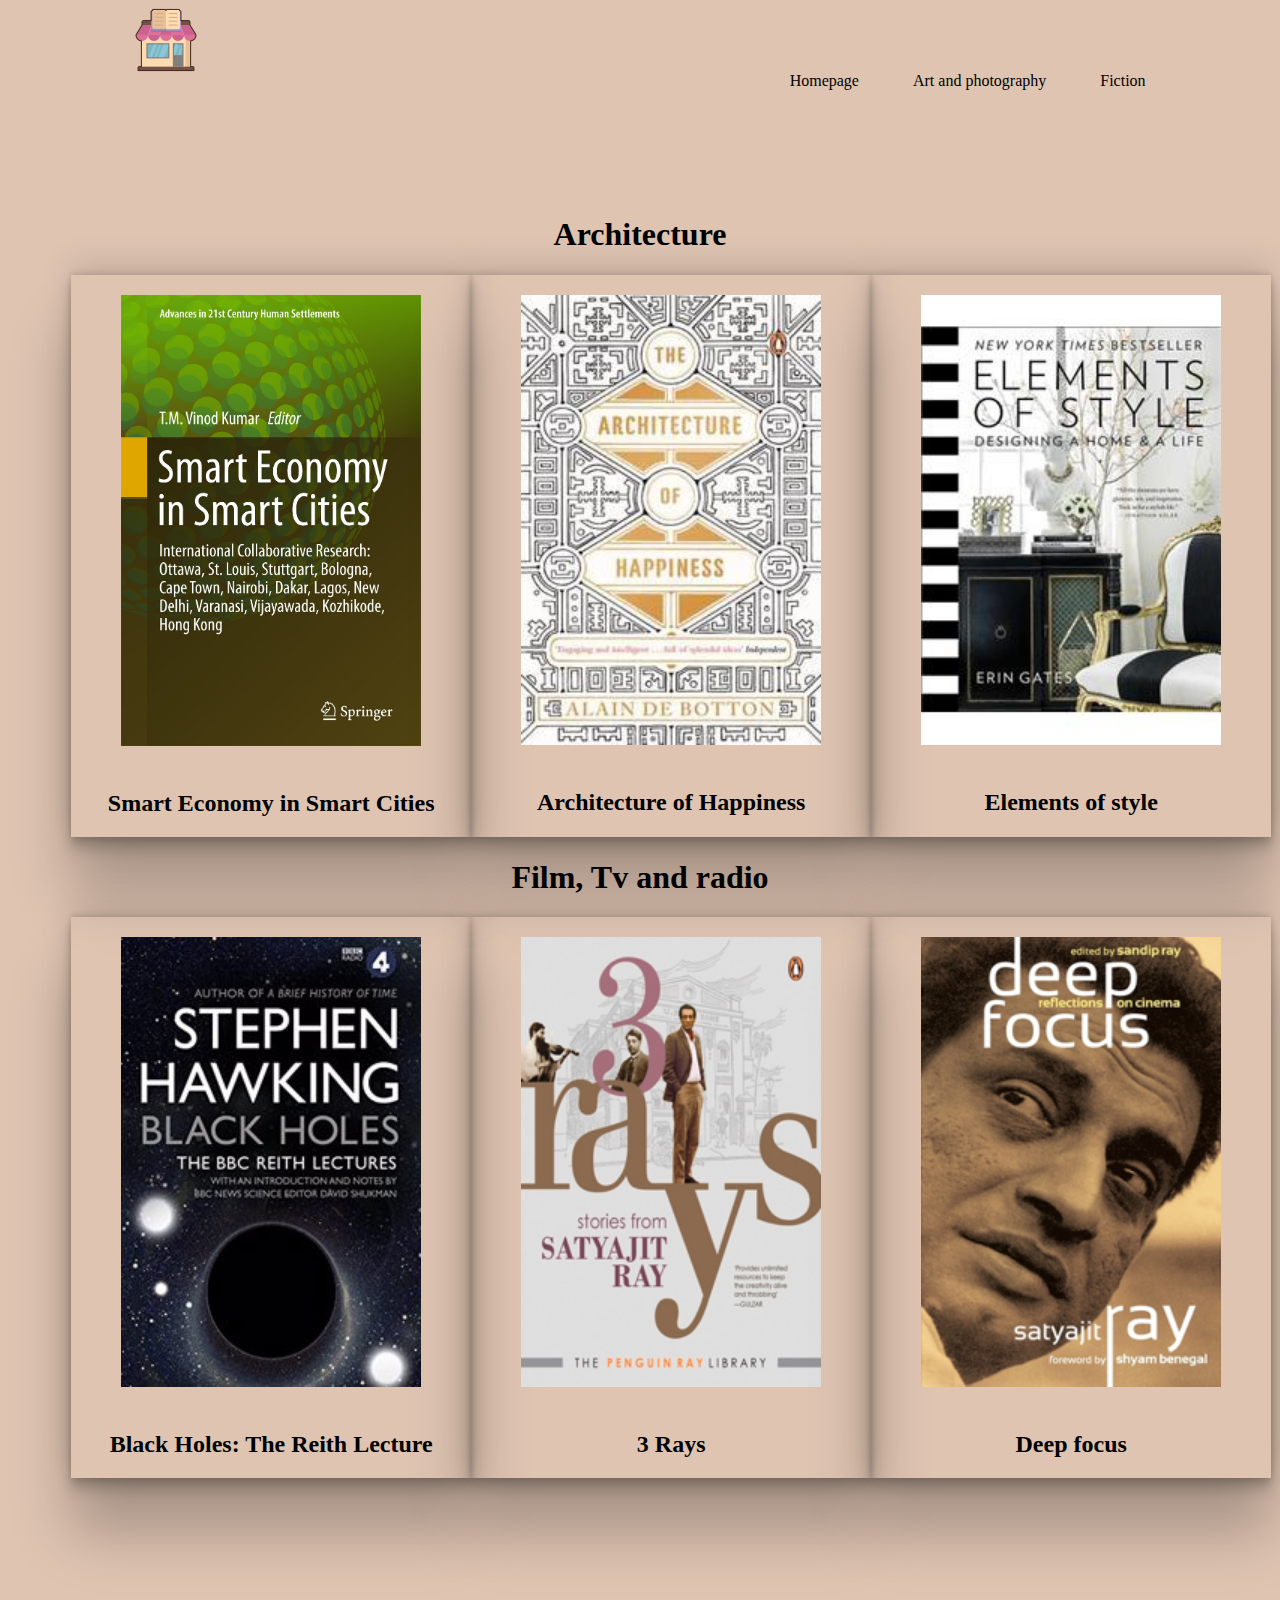
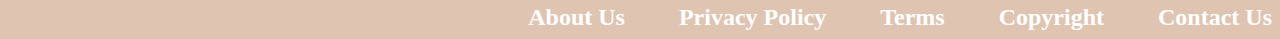
==== category.html @ 63f70698 "change file name" ====
<!DOCTYPE html>
<html>

<head>
    <meta charset="utf-8">
    <meta name="viewport" content="width=device-width, initial-scale=1">
    <title>Dong bookstore</title>
    <link rel="stylesheet" type="text/css" href="style.css">
</head>

<body>
    <header>
        <logo>
            <a href="homepage.html">
                <img src="photo/bookstore.png" alt="homepage">
            </a>
        </logo>
        <nav>
            <a href="homepage.html">Homepage</a>
            <a href="category.html">Art and photography</a>
            <a href="category.html">Fiction</a>
        </nav>
    </header>
    <main>
        <div class="art">
            <a href="#">
                <h1>Architecture</h1>
            </a>
            <div class="book">
                <a href="detailBook.html">
                    <img src="photo/smart/bigSmart.jpg" alt="Smart Economy in Smart Cities">
                    <h2>Smart Economy in Smart Cities</h2>
                </a>
                <a href="detailBook.html">
                    <img src="photo/architec/9780241970058.jpg" alt="Architecture of Happiness">
                    <h2>Architecture of Happiness</h2>
                </a>
                <a href="detailBook.html">
                    <img src="photo/ele/9781476744872.jpg" alt="Elements of style">
                    <h2>Elements of style</h2>
                </a>
            </div>
        </div>
        <div class="film">
            <a href="#">
                <h1>Film, Tv and radio</h1>
            </a>
            <div class="book">
                <a href="detailBook.html">
                    <img src="photo/blackhole/9780857503572.jpg" alt="Black Holes: The Reith Lecture">
                    <h2>Black Holes: The Reith Lecture</h2>
                </a>
                <a href="detailBook.html">
                    <img src="photo/3ray/9780143448983.jpg" alt="3 Rays">
                    <h2>3 Rays</h2>
                </a>
                <a href="detailBook.html">
                    <img src="photo/deep/9789351360018.jpg" alt="Deep focus">
                    <h2>Deep focus</h2>
                </a>
            </div>
        </div>
    </main>
    <footer>
        <nav>
            <a href="#">About Us</a>
            <a href="#">Privacy Policy</a>
            <a href="#">Terms</a>
            <a href="#">Copyright</a>
            <a href="contact.html">Contact Us</a>
        </nav>
    </footer>

</body>

</html>
---- style.css ----
html{
    width: 100%;
    box-sizing: border-box;
}
body{
    height: auto;
    text-align: center;
    color: black;
    background-color: rgb(223, 196, 178);
}
a{
    color: black;
    text-decoration: none;
}
header{
    margin: 0 10% 5% 10% ;
}
#nav a:hover{
    color: lightblue;
}
#nav a{
    font-size: 30px;
    border-radius: 50;
    color: whitesmoke;
}
#active{
    font-weight: bold;
}

header logo a img{
    display: flex;

}
#welcome{
    background-image: linear-gradient(rgb(223, 196, 178),rgb(191, 118, 153),rgb(223, 196, 178));
    font-size: 100px;
    margin: 1% -13% 0 -13%;
    padding: 5% 10% 10% 10%;
    color: white;
}
#welcome h1{
    font-size: 1em;
}
#welcome em{
    font-size: 0.25em;
}
nav{
    text-align: right;
}

nav a{
    margin-left: 50px;
}
main{
    margin: 10% 5% 10% 5%;
    
}
.category{
    margin-bottom: 10%;
    box-shadow: rgba(0, 0, 0, 0.24) 0px 3px 8px;
    background-image: linear-gradient(rgb(223, 196, 178),rgb(190, 195, 197),rgb(223, 196, 178));
    padding: 2vw 0 10vw 0 ;
}
.category a:hover{
    color: white;
    background-color: rgb(131, 66, 66);
}
/* .fiction{
    margin-bottom: 10%;
    box-shadow: rgba(0, 0, 0, 0.24) 0px 3px 8px;
    background-image: linear-gradient(rgb(223, 196, 178),rgb(190, 195, 197),rgb(223, 196, 178));
    padding: 2vw 0 10vw 0 ;
} */
.book{
    display: inline-flex;
}
.book a{
    box-shadow: rgba(0, 0, 0, 0.25) 0px 54px 55px, rgba(0, 0, 0, 0.12) 0px -12px 30px, rgba(0, 0, 0, 0.12) 0px 4px 6px, rgba(0, 0, 0, 0.17) 0px 12px 13px, rgba(0, 0, 0, 0.09) 0px -3px 5px;

}

.book img{
    width: 300px;
    height: auto;
    margin: 5% 50px 5% 50px;
}

footer nav a{
    color: white;
    font-size: x-large;
    font-weight: bolder;
    text-shadow: 2px 2px 2px rgba(206,89,55,0);
}
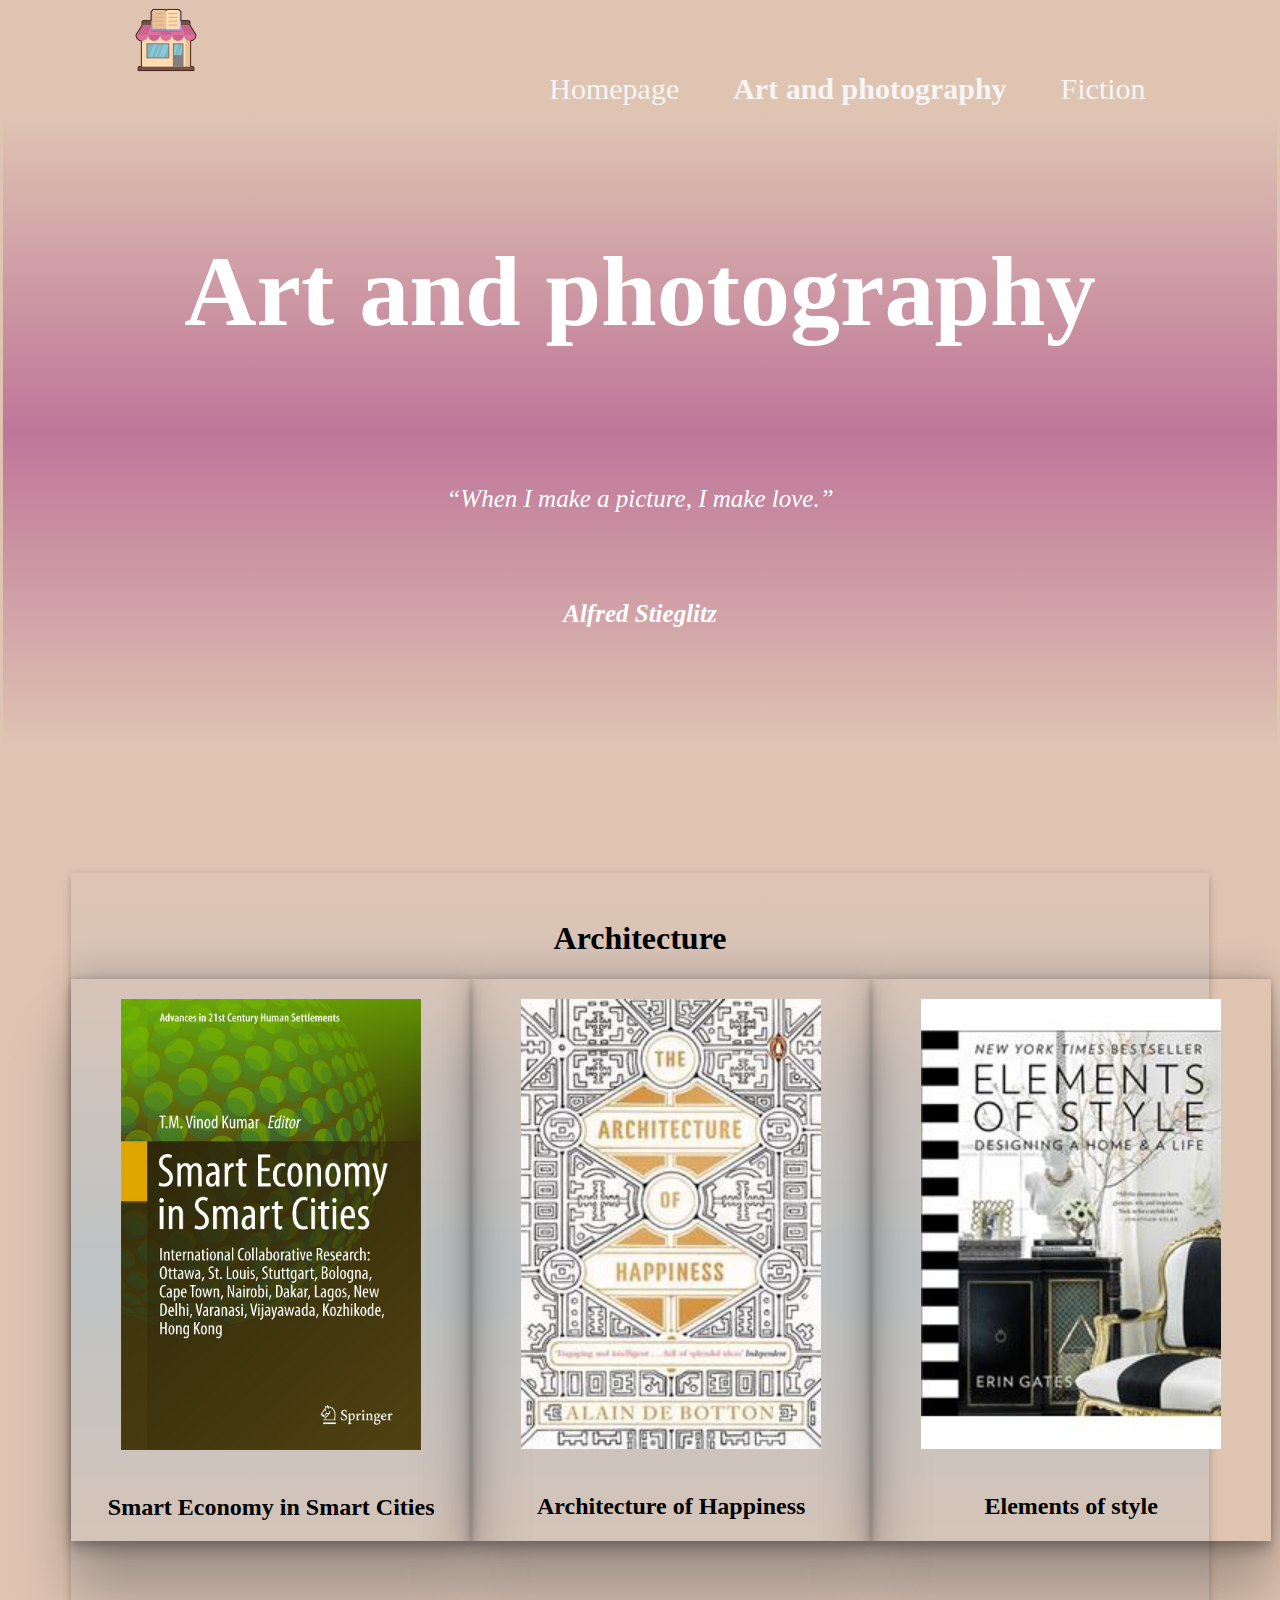
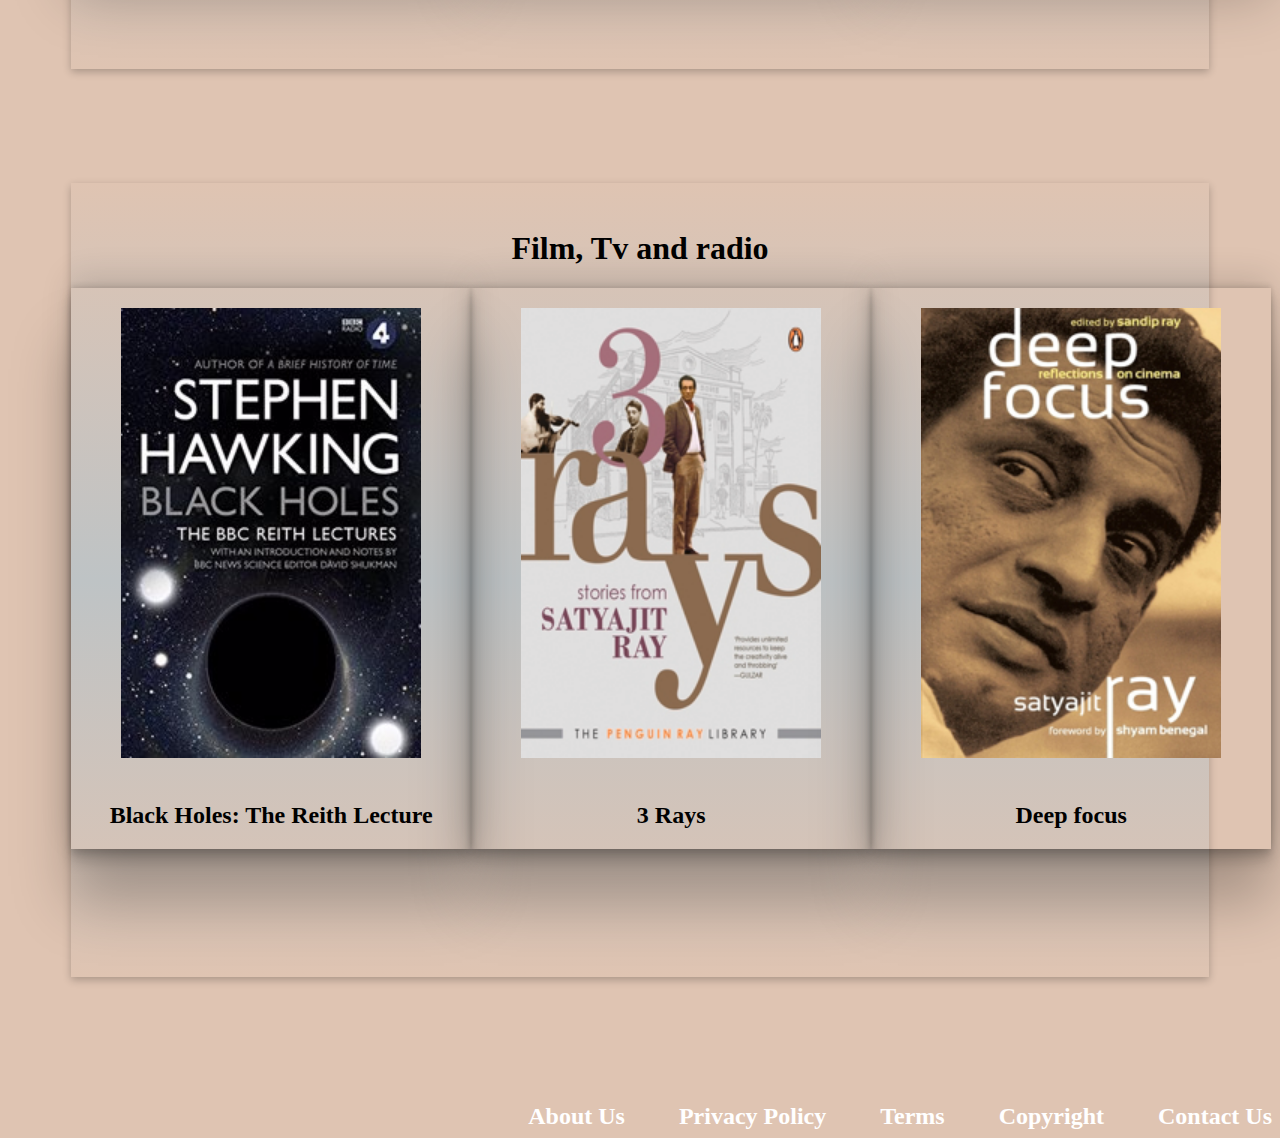
==== commit 9029624d: "finsih category and detailBook" ====
--- a/category.html
+++ b/category.html
@@ -10,19 +10,26 @@
 
 <body>
     <header>
-        <logo>
-            <a href="homepage.html">
-                <img src="photo/bookstore.png" alt="homepage">
-            </a>
-        </logo>
-        <nav>
-            <a href="homepage.html">Homepage</a>
-            <a href="category.html">Art and photography</a>
-            <a href="category.html">Fiction</a>
-        </nav>
+        <div id="nav">
+            <logo>
+                <a href="homepage.html">
+                    <img src="photo/bookstore.png" alt="homepage">
+                </a>
+            </logo>
+            <nav>
+                <a href="homepage.html" >Homepage</a>
+                <a href="category.html" id="active">Art and photography</a>
+                <a href="category.html">Fiction</a>
+            </nav>
+        </div>
+        <div id = "welcome">
+            <h1>Art and photography</h1>
+            <em>“When I make a picture, I make love.”<br>
+                <span style="font-weight: bold;" >Alfred Stieglitz</span></span></em>
+        </div>
     </header>
     <main>
-        <div class="art">
+        <div class="category">
             <a href="#">
                 <h1>Architecture</h1>
             </a>
@@ -41,7 +48,7 @@
                 </a>
             </div>
         </div>
-        <div class="film">
+        <div class="category">
             <a href="#">
                 <h1>Film, Tv and radio</h1>
             </a>
--- a/style.css
+++ b/style.css
@@ -1,36 +1,67 @@
+/* All page */
 html{
     width: 100%;
     box-sizing: border-box;
 }
+li{
+    list-style: none;
+}
+/* Body style */
 body{
     height: auto;
     text-align: center;
     color: black;
     background-color: rgb(223, 196, 178);
 }
+/* Link style */
 a{
     color: black;
     text-decoration: none;
 }
+/* All header */
 header{
     margin: 0 10% 5% 10% ;
 }
-#nav a:hover{
-    color: lightblue;
+/* Logo */
+header logo a img{
+    display: flex;
+
 }
+/* All navigation */
+nav{
+    text-align: right;
+}
+
+nav a{
+    margin-left: 50px;
+}
+/* Main section */
+main{
+    margin: 10% 5% 10% 5%;
+    
+}
+/* Footer */
+footer nav a{
+    color: white;
+    font-size: x-large;
+    font-weight: bolder;
+    text-shadow: 2px 2px 2px rgba(206,89,55,0);
+}
+/* Top navigate design */
 #nav a{
     font-size: 30px;
     border-radius: 50;
     color: whitesmoke;
 }
+
+#nav a:hover{
+    color: lightblue;
+}
+/* Inditify the active page */
 #active{
     font-weight: bold;
 }
-
-header logo a img{
-    display: flex;
-
-}
+/* Welcome section */
 #welcome{
     background-image: linear-gradient(rgb(223, 196, 178),rgb(191, 118, 153),rgb(223, 196, 178));
     font-size: 100px;
@@ -44,17 +75,8 @@
 #welcome em{
     font-size: 0.25em;
 }
-nav{
-    text-align: right;
-}
 
-nav a{
-    margin-left: 50px;
-}
-main{
-    margin: 10% 5% 10% 5%;
-    
-}
+/* CLass category */
 .category{
     margin-bottom: 10%;
     box-shadow: rgba(0, 0, 0, 0.24) 0px 3px 8px;
@@ -65,12 +87,7 @@
     color: white;
     background-color: rgb(131, 66, 66);
 }
-/* .fiction{
-    margin-bottom: 10%;
-    box-shadow: rgba(0, 0, 0, 0.24) 0px 3px 8px;
-    background-image: linear-gradient(rgb(223, 196, 178),rgb(190, 195, 197),rgb(223, 196, 178));
-    padding: 2vw 0 10vw 0 ;
-} */
+/* Class book */
 .book{
     display: inline-flex;
 }
@@ -85,9 +102,78 @@
     margin: 5% 50px 5% 50px;
 }
 
-footer nav a{
+
+/* Bookdetail */
+.breadCrumb{
+    padding: 10px 16px;
+    list-style: none;
+    font-size: x-large;
+}
+.breadCrumb li{
+    display: inline;
+}
+.breadCrumb li+li::before{
+    padding: 20px;
+    color: rgb(228, 10, 148);
+    content: ">";
+}
+.breadCrumb li a{
+    color: rgb(195, 46, 185);
+}
+/* BookImg */
+.bookImg{
+    display: flex;
+    flex-wrap: wrap;
+    padding-left: 5vw ;
+}
+#largeImge{
+    flex:50%;
+}
+#smallImg{
+    text-align: left;
+    flex: 25%;
+}
+#smallImg ul li{
+    list-style: none;
+}
+#smallImg ul li img{
+    width: auto;
+    height: 200px;
+}
+.pay{
+    text-align: left;
+    font-size: xx-large;
+    flex: 35%;
+}
+.pay #ifo{
+    display: flex;
+    flex-wrap: wrap;
+    font-size: 1rem;
+}
+.pay p+p::before{
+    padding: 10px;
+    content: "|";
+}
+.pay #price{
+    color: red;
+}
+.pay button{
+    background-color: rgb(65, 24, 24);
     color: white;
-    font-size: x-large;
-    font-weight: bolder;
-    text-shadow: 2px 2px 2px rgba(206,89,55,0);
-}+    padding:10px 20px 10px 20px;
+    border-radius: 30%;
+}
+.pay button :hover{ 
+    background-color:rebeccapurple ;
+}
+/*class bookInfo */
+#bookInfo{
+    text-align: left;
+    font-size: xx-large;
+}
+#bookInfo h2{
+    font-size: 1em;
+}
+#bookInfo p{
+    font-size: 0.75em;
+}
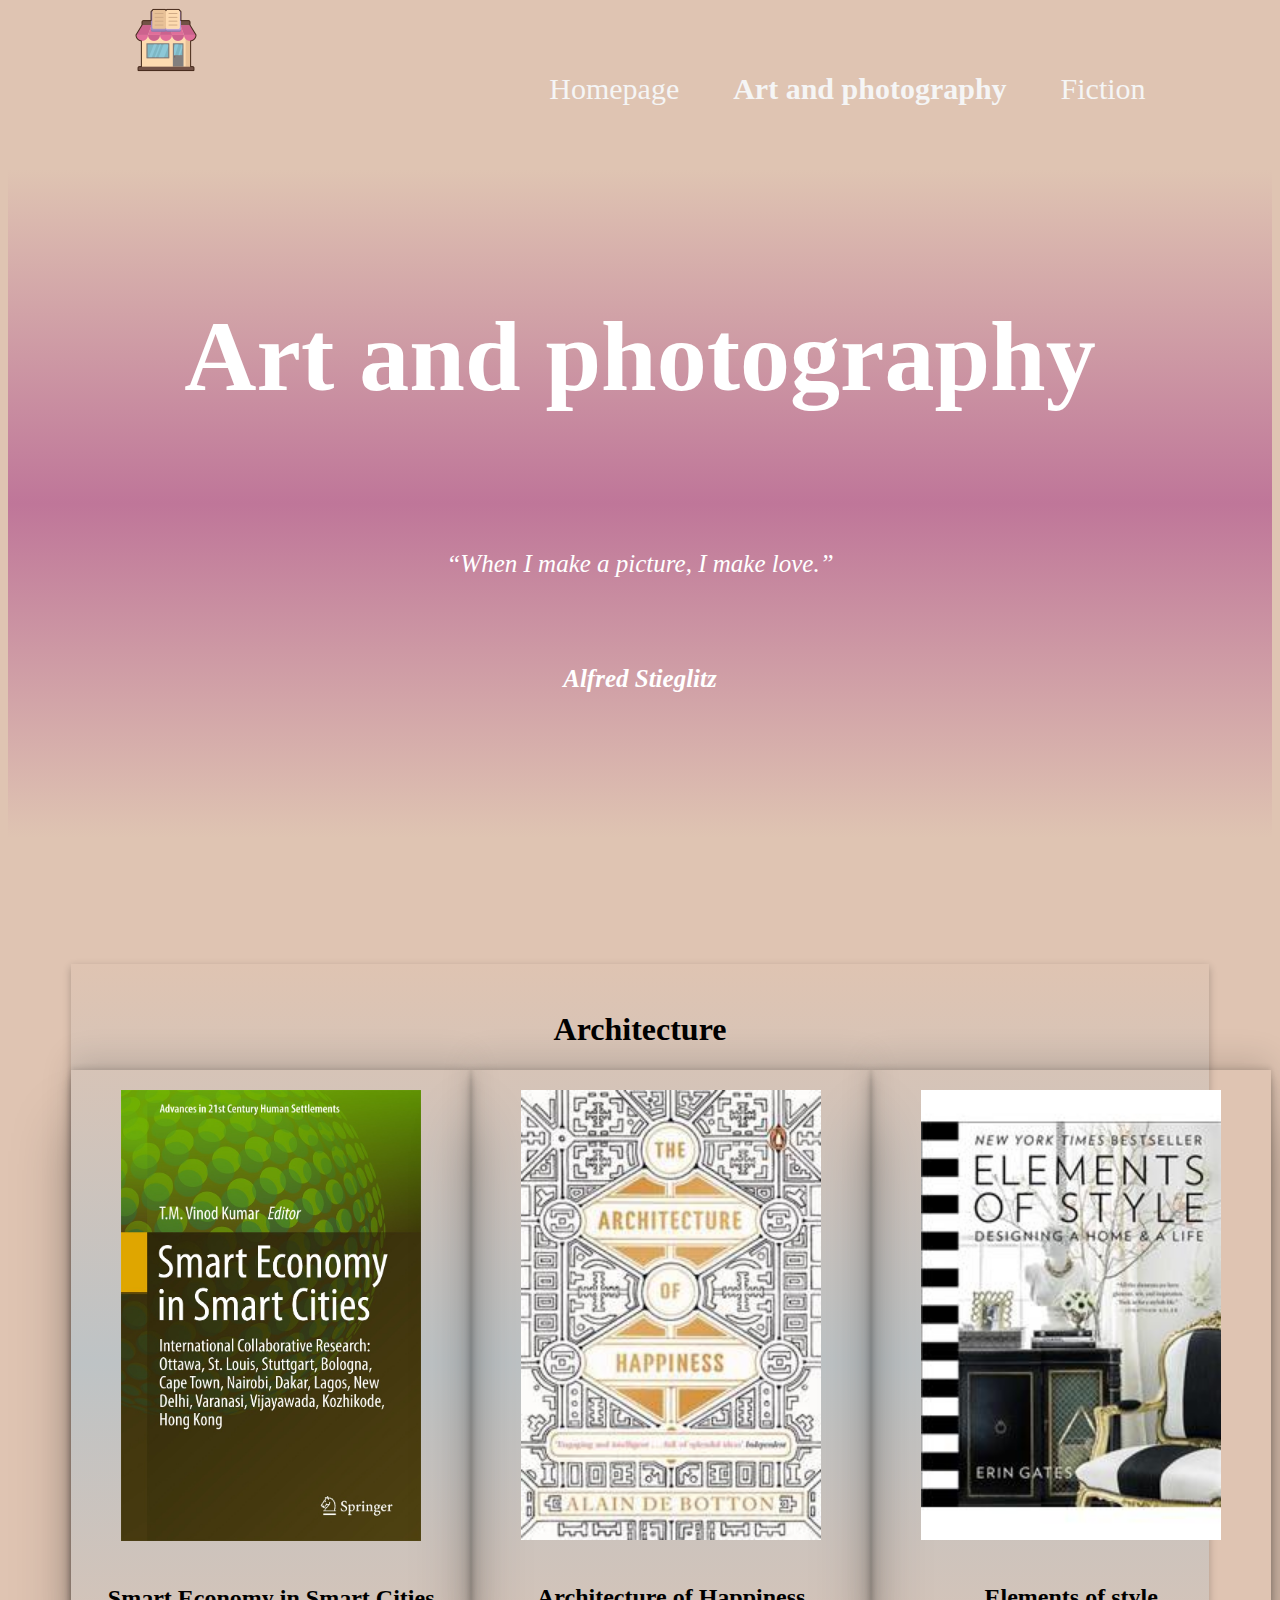
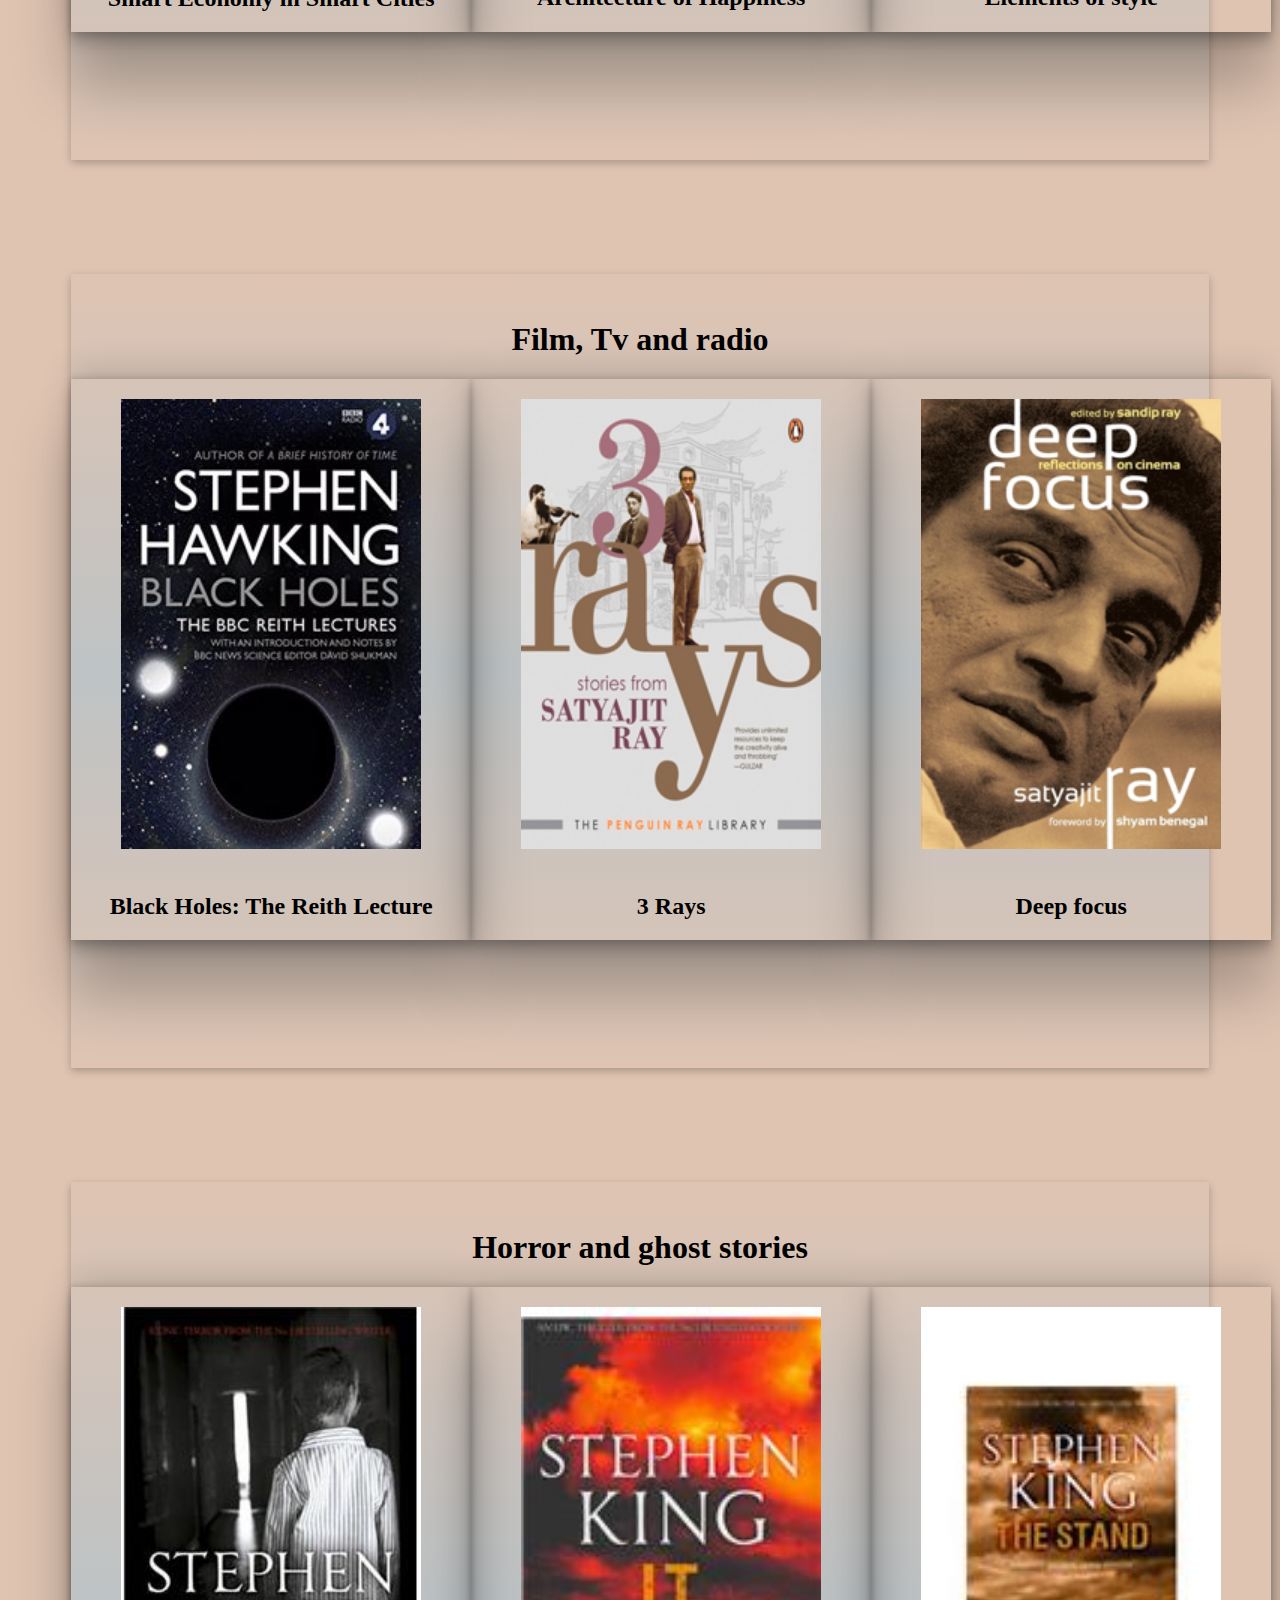
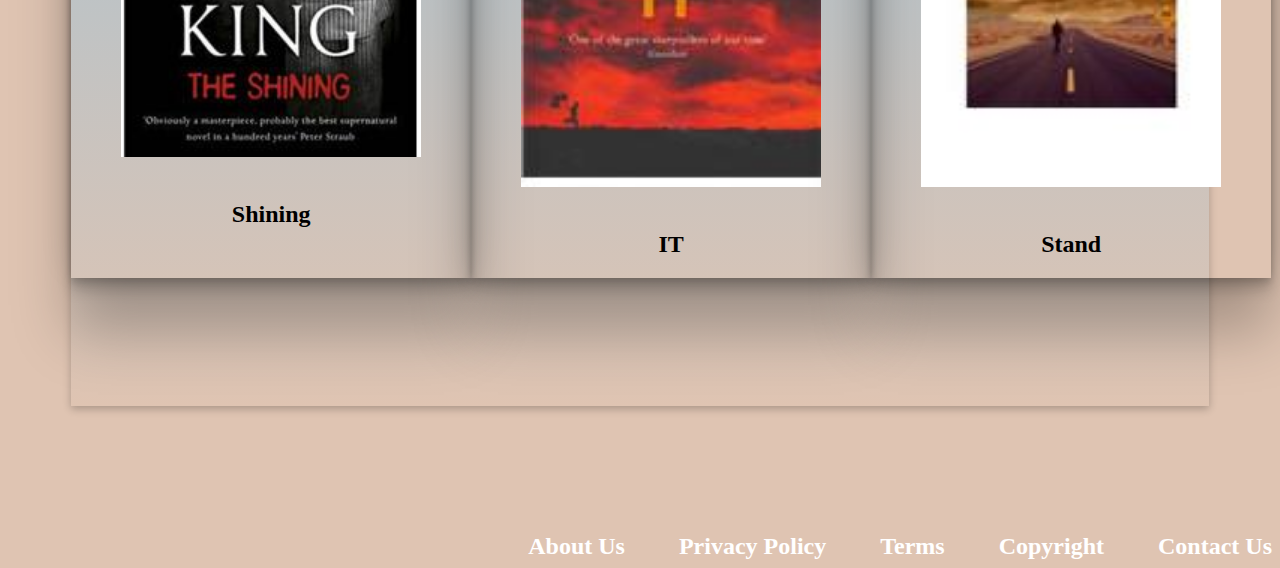
==== commit 6817e5e5: "reponsive website" ====
--- a/category.html
+++ b/category.html
@@ -67,6 +67,25 @@
                 </a>
             </div>
         </div>
+        <div class="category">
+            <a href="#">
+                <h1>Horror and ghost stories</h1>
+            </a>
+            <div class="book">
+                <a href="detailBook.html">
+                    <img src="photo/shining/9781444720723.jpg" alt="Shining">
+                    <h2>Shining</h2>
+                </a>
+                <a href="detailBook.html">
+                    <img src="photo/it/9781444707861.jpg" alt="IT">
+                    <h2>IT</h2>
+                </a>
+                <a href="detailBook.html">
+                    <img src="photo/stand/9781444720730.jpg" alt="Stand">
+                    <h2>Stand</h2>
+                </a>
+            </div>
+        </div>
     </main>
     <footer>
         <nav>
--- a/style.css
+++ b/style.css
@@ -1,179 +1,324 @@
 /* All page */
-html{
+html {
+  width: 100%;
+  box-sizing: border-box;
+  scroll-behavior: smooth;
+}
+li {
+  list-style: none;
+}
+/* Body style */
+body {
+  height: auto;
+  text-align: center;
+  color: black;
+  background-color: rgb(223, 196, 178);
+}
+/* Link style */
+a {
+  color: black;
+  text-decoration: none;
+}
+/* All header */
+header {
+  width: 100%;
+}
+/* Logo */
+header logo a img {
+  display: flex;
+}
+/* All navigation */
+nav {
+  text-align: right;
+}
+
+nav a {
+  margin-left: 50px;
+}
+/* Main section */
+main {
+  margin: 10% 5% 10% 5%;
+}
+/* Footer */
+footer nav a {
+  color: white;
+  font-size: x-large;
+  font-weight: bolder;
+  text-shadow: 2px 2px 2px rgba(206, 89, 55, 0);
+}
+#nav {
+  margin: 0 10% 5% 10%;
+}
+/* Top navigate design */
+#nav a {
+  font-size: 30px;
+  border-radius: 50;
+  color: whitesmoke;
+}
+
+#nav a:hover {
+  color: lightblue;
+}
+/* Inditify the active page */
+#active {
+  font-weight: bold;
+}
+/* Welcome section */
+#welcome {
+  width: 100%;
+  background-image: linear-gradient(
+    rgb(223, 196, 178),
+    rgb(191, 118, 153),
+    rgb(223, 196, 178)
+  );
+  font-size: 100px;
+  padding: 5% 0 10% 0;
+  color: white;
+}
+#welcome h1 {
+  font-size: 1em;
+}
+#welcome em {
+  font-size: 0.25em;
+}
+
+/* CLass category */
+.category {
+  margin-bottom: 10%;
+  box-shadow: rgba(0, 0, 0, 0.24) 0px 3px 8px;
+  background-image: linear-gradient(
+    rgb(223, 196, 178),
+    rgb(190, 195, 197),
+    rgb(223, 196, 178)
+  );
+  padding: 2vw 0 10vw 0;
+}
+.category a:hover {
+  color: white;
+  background-color: rgb(131, 66, 66);
+}
+/* Class book */
+.book {
+  display: inline-flex;
+}
+.book a {
+  box-shadow: rgba(0, 0, 0, 0.25) 0px 54px 55px,
+    rgba(0, 0, 0, 0.12) 0px -12px 30px, rgba(0, 0, 0, 0.12) 0px 4px 6px,
+    rgba(0, 0, 0, 0.17) 0px 12px 13px, rgba(0, 0, 0, 0.09) 0px -3px 5px;
+}
+
+.book img {
+  width: 300px;
+  height: auto;
+  margin: 5% 50px 5% 50px;
+}
+
+/* Bookdetail */
+.breadCrumb {
+  padding: 10px 16px;
+  font-size: x-large;
+}
+.breadCrumb li {
+  display: inline;
+}
+.breadCrumb li + li::before {
+  padding: 20px;
+  color: rgb(228, 10, 148);
+  content: ">";
+}
+.breadCrumb li a {
+  color: rgb(195, 46, 185);
+}
+/* BookImg */
+.bookImg {
+  display: flex;
+  flex-wrap: wrap;
+  padding-left: 5vw;
+}
+#largeImge {
+  flex: 50%;
+}
+#smallImg {
+  text-align: left;
+  flex: 25%;
+}
+#smallImg ul li img {
+  width: auto;
+  height: 200px;
+  margin-bottom: 20px;
+}
+.pay {
+  text-align: left;
+  font-size: xx-large;
+  flex: 35%;
+}
+.pay #ifo {
+  display: flex;
+  flex-wrap: wrap;
+  font-size: 1rem;
+}
+.pay p + p::before {
+  padding: 10px;
+  content: "|";
+}
+.pay #price {
+  color: red;
+}
+.pay #button {
+  background-color: rgb(65, 24, 24);
+  color: white;
+  padding: 10px 20px 10px 20px;
+  border-radius: 30%;
+}
+.pay #button:hover {
+  background-color: rgb(169, 143, 194);
+}
+.pay #button:active {
+  background-color: red;
+}
+/*class bookInfo */
+#bookInfo {
+  text-align: left;
+  font-size: xx-large;
+}
+#bookInfo h2 {
+  font-size: 1em;
+}
+#bookInfo p {
+  font-size: 0.75em;
+}
+
+/* Contact Us form */
+#contact {
+  font-size: 5rem;
+}
+form {
+  text-align: left;
+  padding: 0 25% 0 25%;
+  display: flex;
+  flex-direction: column;
+}
+.form-row {
+  margin-bottom: 20px;
+  text-align: center;
+}
+.form-label {
+  margin-bottom: 5px;
+  font-size: 28px;
+  font-weight: bold;
+  text-align: left;
+}
+.form-field input,
+.form-field select {
+  line-height: 50px;
+  font-size: 18px;
+  width: 100%;
+  border: 1px solid;
+  padding: 2px;
+}
+.form-field ul {
+  display: inline-block;
+  width: 100%;
+  font-size: 20px;
+  text-align: left;
+  padding: 0%;
+}
+.form-field ul li {
+  display: inline-flex;
+}
+textarea {
+  width: 100%;
+  font-size: 18px;
+}
+.form-row button {
+  border-radius: 50%;
+  font-size: 20px;
+  padding: 20px;
+  align-items: center;
+  height: auto;
+}
+
+@media only screen and (max-width: 960px) {
+  header {
+    margin: 0;
+  }
+  #welcome {
     width: 100%;
-    box-sizing: border-box;
-}
-li{
-    list-style: none;
-}
-/* Body style */
-body{
+    background-image: linear-gradient(
+      rgb(223, 196, 178),
+      rgb(191, 118, 153),
+      rgb(223, 196, 178)
+    );
+    font-size: 80px;
+    padding: 5% 0 10% 0;
+    color: white;
+  }
+
+  .category {
+    box-shadow: rgba(0, 0, 0, 0.24) 0px 3px 8px;
+    background-image: linear-gradient(
+      rgb(223, 196, 178),
+      rgb(190, 195, 197),
+      rgb(223, 196, 178)
+    );
+  }
+  .category a:hover {
+    color: white;
+    background-image: linear-gradient(
+      rgb(223, 196, 178),
+      rgb(190, 195, 197),
+      rgb(223, 196, 178)
+    );
+  }
+  .book {
+    display: inline;
+  }
+  .book a {
+    box-shadow: none;
+  }
+  .book img {
+    width: 300px;
     height: auto;
+    margin: 5% 50px 0 50px;
+  }
+  .bookImg {
+    display: block;
+  }
+  #largeImg img {
+    width: 50%;
+  }
+
+  #smallImg ul li {
+    display: inline;
     text-align: center;
-    color: black;
-    background-color: rgb(223, 196, 178);
-}
-/* Link style */
-a{
-    color: black;
-    text-decoration: none;
-}
-/* All header */
-header{
-    margin: 0 10% 5% 10% ;
-}
-/* Logo */
-header logo a img{
-    display: flex;
-
-}
-/* All navigation */
-nav{
-    text-align: right;
-}
-
-nav a{
-    margin-left: 50px;
-}
-/* Main section */
-main{
-    margin: 10% 5% 10% 5%;
-    
-}
-/* Footer */
-footer nav a{
-    color: white;
-    font-size: x-large;
-    font-weight: bolder;
-    text-shadow: 2px 2px 2px rgba(206,89,55,0);
-}
-/* Top navigate design */
-#nav a{
-    font-size: 30px;
+    width: 0;
+    padding-left: 15%;
+  }
+
+  #smallImg ul li img {
+    width: auto;
+    height: 100px;
+  }
+  .pay #price {
+    text-align: center;
+    color: red;
+  }
+
+  #nav a {
+    font-size: 25px;
     border-radius: 50;
     color: whitesmoke;
-}
-
-#nav a:hover{
-    color: lightblue;
-}
-/* Inditify the active page */
-#active{
-    font-weight: bold;
-}
-/* Welcome section */
-#welcome{
-    background-image: linear-gradient(rgb(223, 196, 178),rgb(191, 118, 153),rgb(223, 196, 178));
-    font-size: 100px;
-    margin: 1% -13% 0 -13%;
-    padding: 5% 10% 10% 10%;
+  }
+
+  /* Footer */
+  footer nav {
+    display: inline;
+    text-align: center;
+  }
+  footer nav a {
     color: white;
-}
-#welcome h1{
-    font-size: 1em;
-}
-#welcome em{
-    font-size: 0.25em;
-}
-
-/* CLass category */
-.category{
-    margin-bottom: 10%;
-    box-shadow: rgba(0, 0, 0, 0.24) 0px 3px 8px;
-    background-image: linear-gradient(rgb(223, 196, 178),rgb(190, 195, 197),rgb(223, 196, 178));
-    padding: 2vw 0 10vw 0 ;
-}
-.category a:hover{
-    color: white;
-    background-color: rgb(131, 66, 66);
-}
-/* Class book */
-.book{
-    display: inline-flex;
-}
-.book a{
-    box-shadow: rgba(0, 0, 0, 0.25) 0px 54px 55px, rgba(0, 0, 0, 0.12) 0px -12px 30px, rgba(0, 0, 0, 0.12) 0px 4px 6px, rgba(0, 0, 0, 0.17) 0px 12px 13px, rgba(0, 0, 0, 0.09) 0px -3px 5px;
-
-}
-
-.book img{
-    width: 300px;
-    height: auto;
-    margin: 5% 50px 5% 50px;
-}
-
-
-/* Bookdetail */
-.breadCrumb{
-    padding: 10px 16px;
-    list-style: none;
-    font-size: x-large;
-}
-.breadCrumb li{
-    display: inline;
-}
-.breadCrumb li+li::before{
-    padding: 20px;
-    color: rgb(228, 10, 148);
-    content: ">";
-}
-.breadCrumb li a{
-    color: rgb(195, 46, 185);
-}
-/* BookImg */
-.bookImg{
-    display: flex;
-    flex-wrap: wrap;
-    padding-left: 5vw ;
-}
-#largeImge{
-    flex:50%;
-}
-#smallImg{
-    text-align: left;
-    flex: 25%;
-}
-#smallImg ul li{
-    list-style: none;
-}
-#smallImg ul li img{
-    width: auto;
-    height: 200px;
-}
-.pay{
-    text-align: left;
-    font-size: xx-large;
-    flex: 35%;
-}
-.pay #ifo{
-    display: flex;
-    flex-wrap: wrap;
-    font-size: 1rem;
-}
-.pay p+p::before{
-    padding: 10px;
-    content: "|";
-}
-.pay #price{
-    color: red;
-}
-.pay button{
-    background-color: rgb(65, 24, 24);
-    color: white;
-    padding:10px 20px 10px 20px;
-    border-radius: 30%;
-}
-.pay button :hover{ 
-    background-color:rebeccapurple ;
-}
-/*class bookInfo */
-#bookInfo{
-    text-align: left;
-    font-size: xx-large;
-}
-#bookInfo h2{
-    font-size: 1em;
-}
-#bookInfo p{
-    font-size: 0.75em;
-}
+    font-size: medium;
+    font-weight: bolder;
+    text-shadow: 2px 2px 2px rgba(206, 89, 55, 0);
+  }
+}
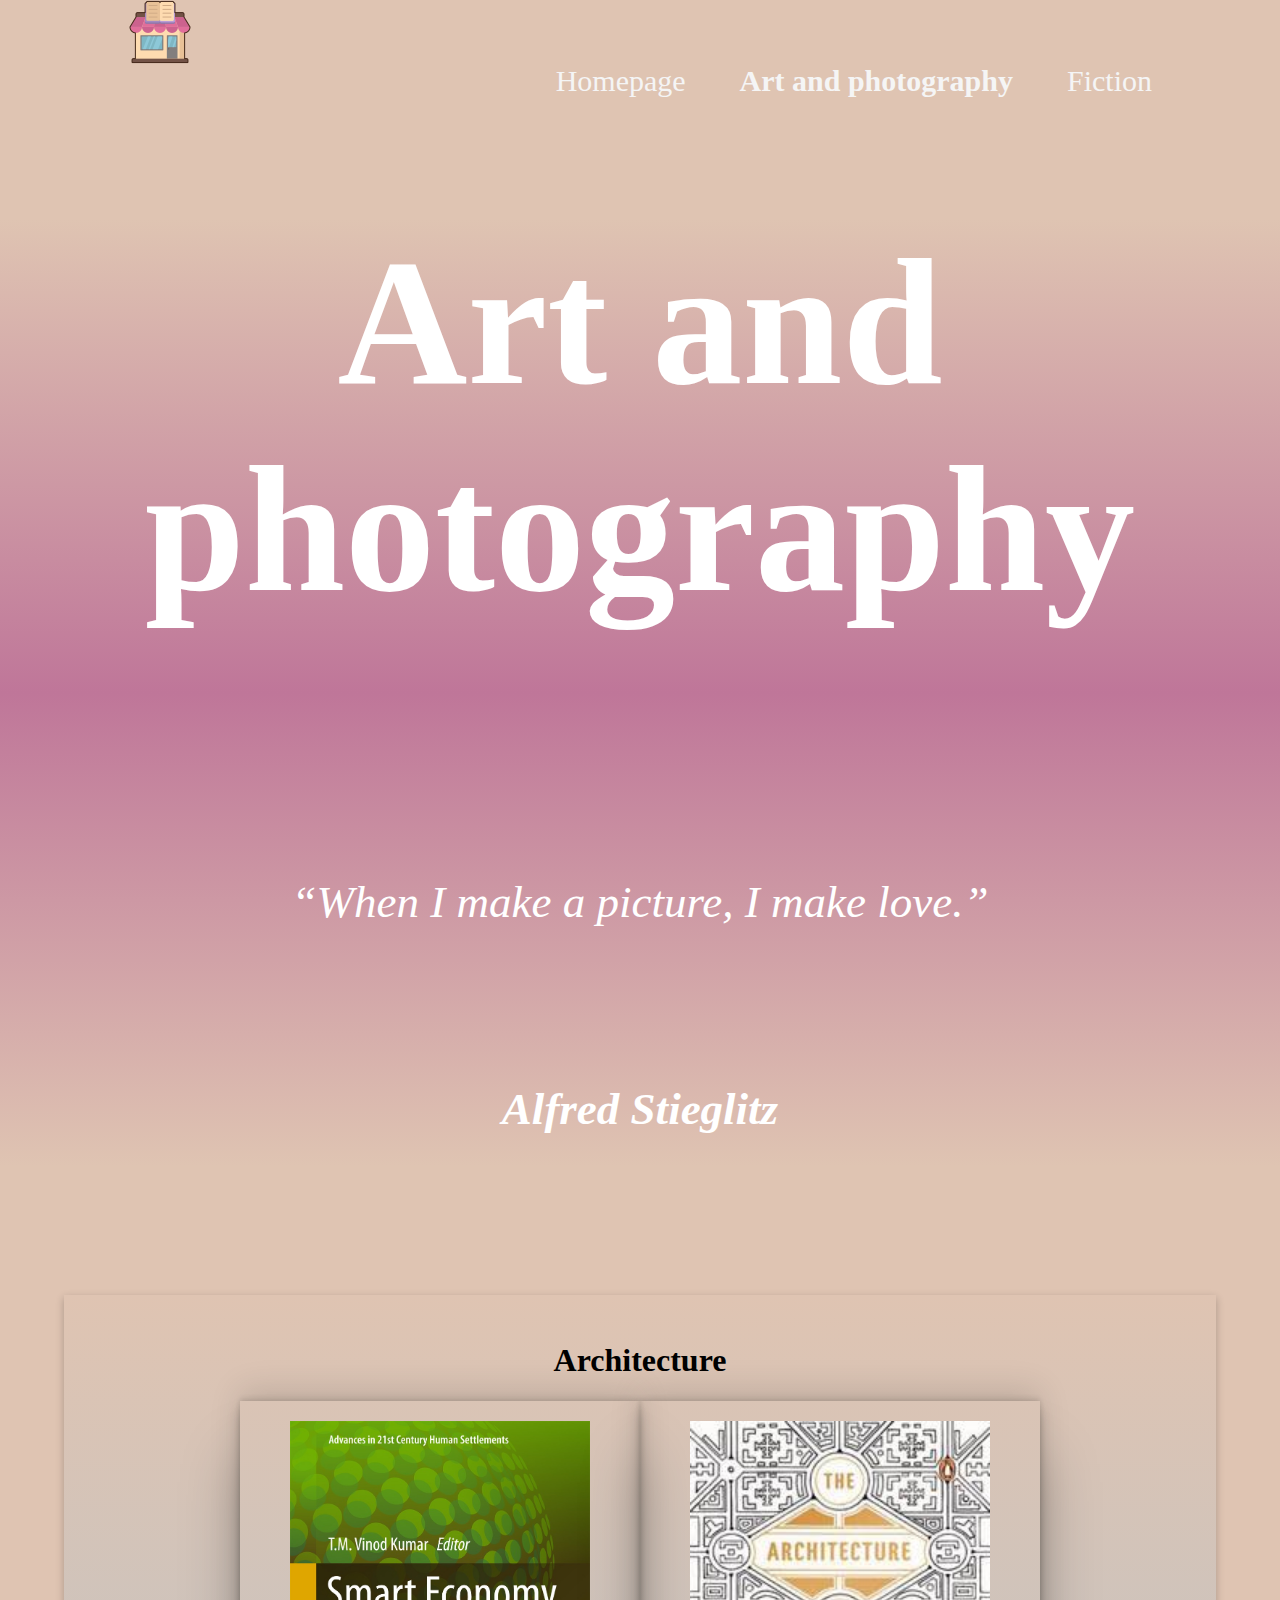
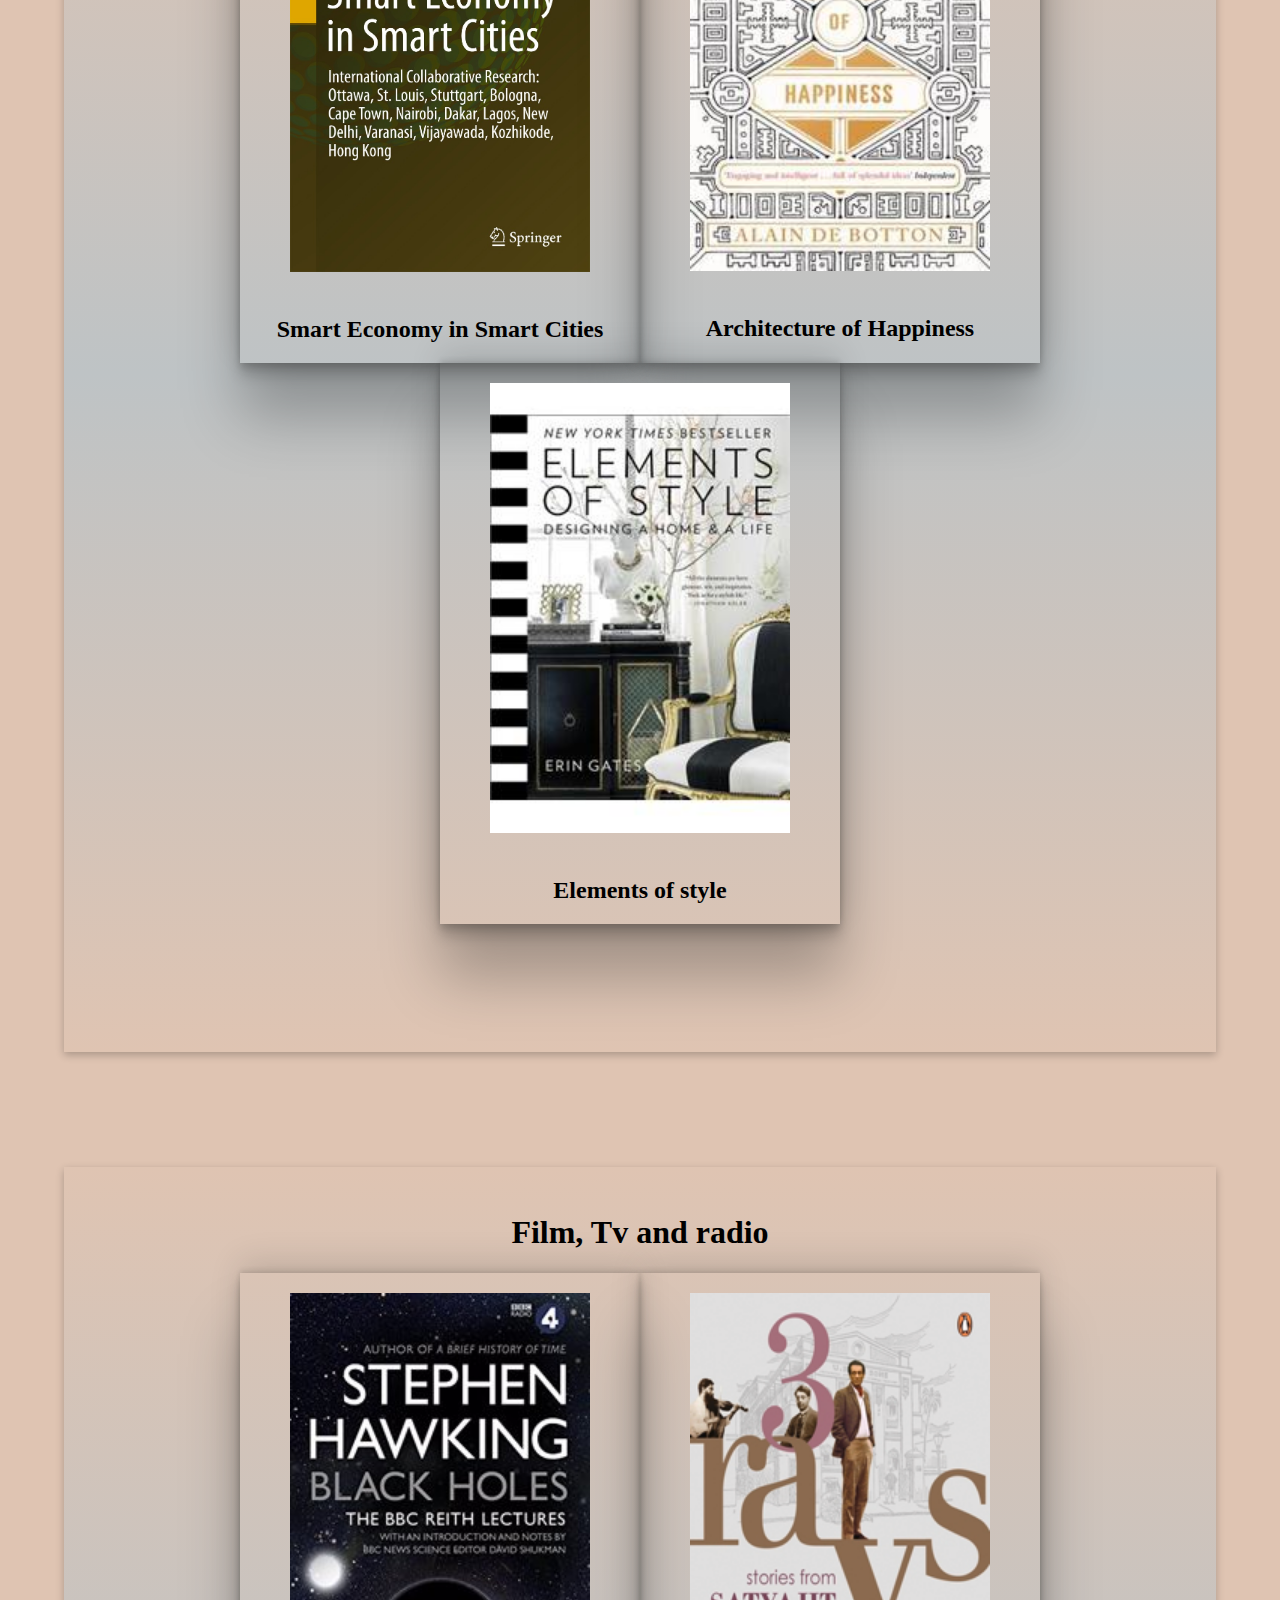
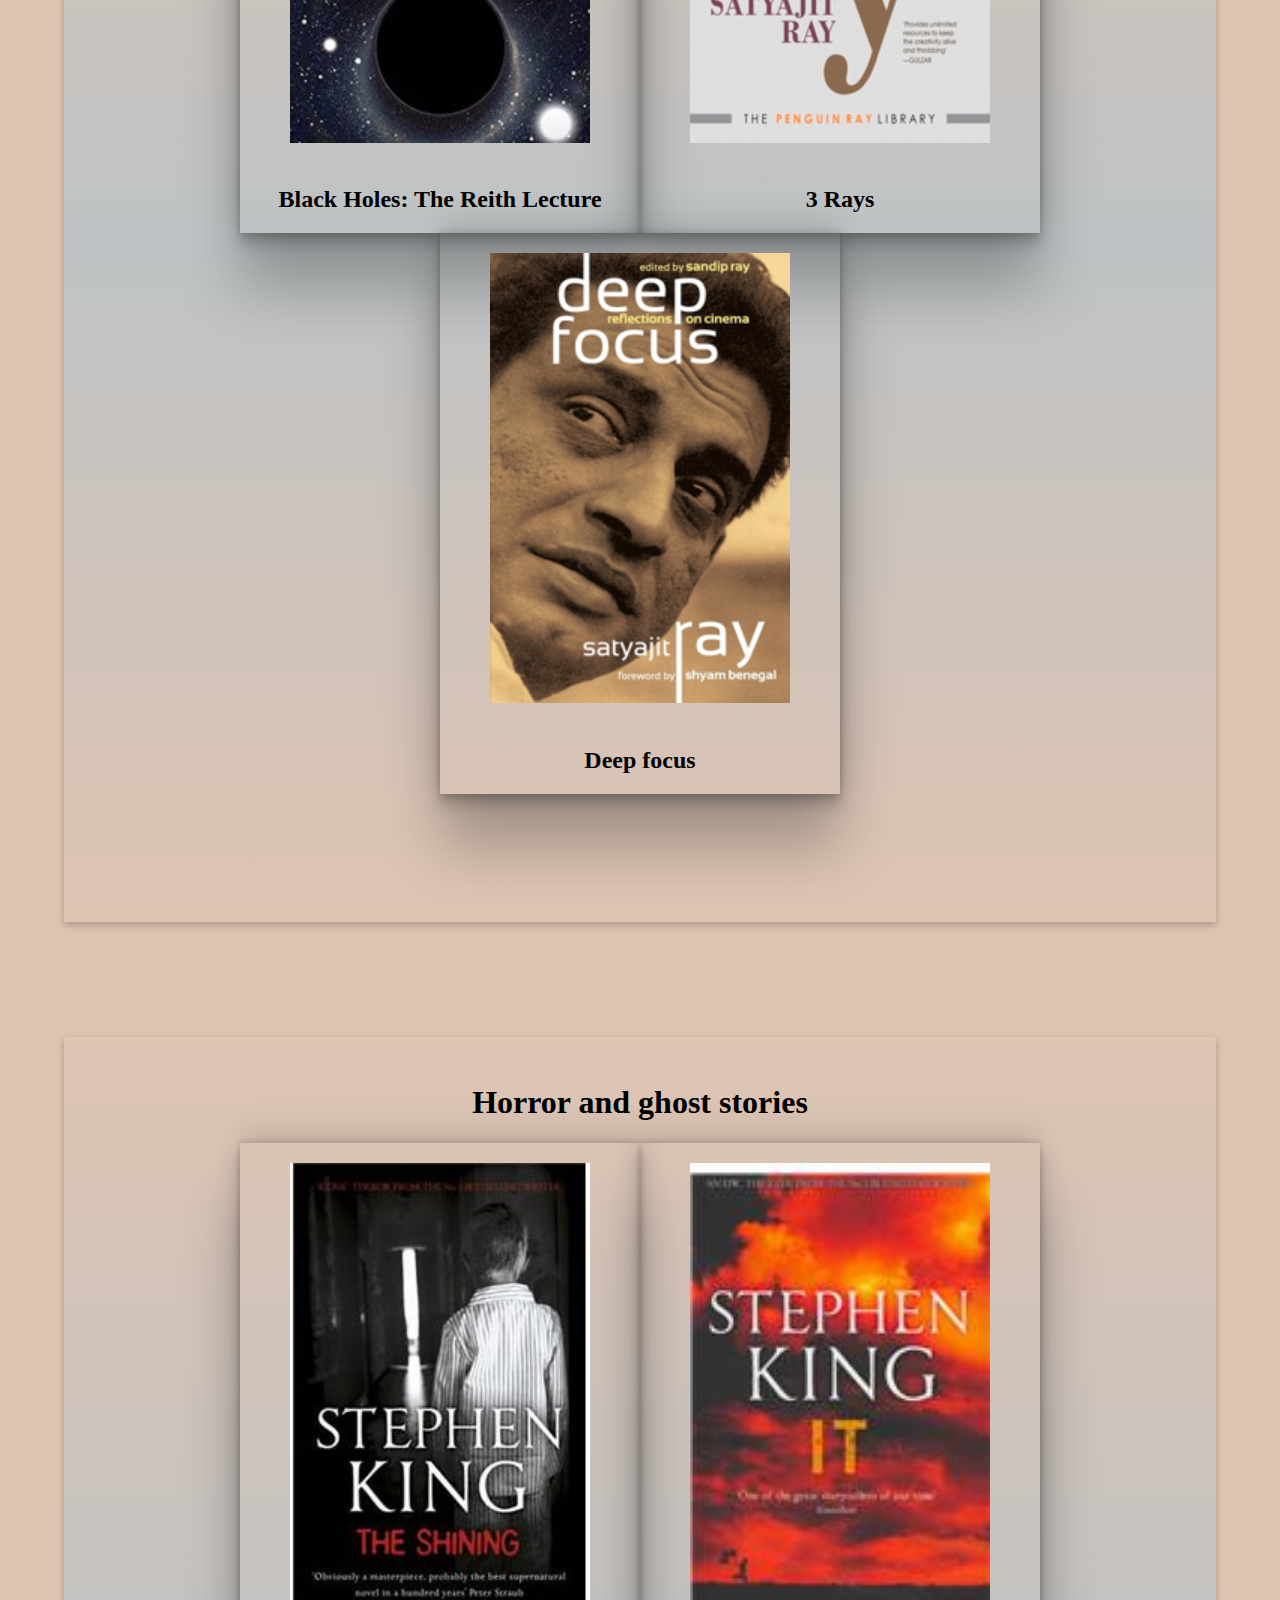
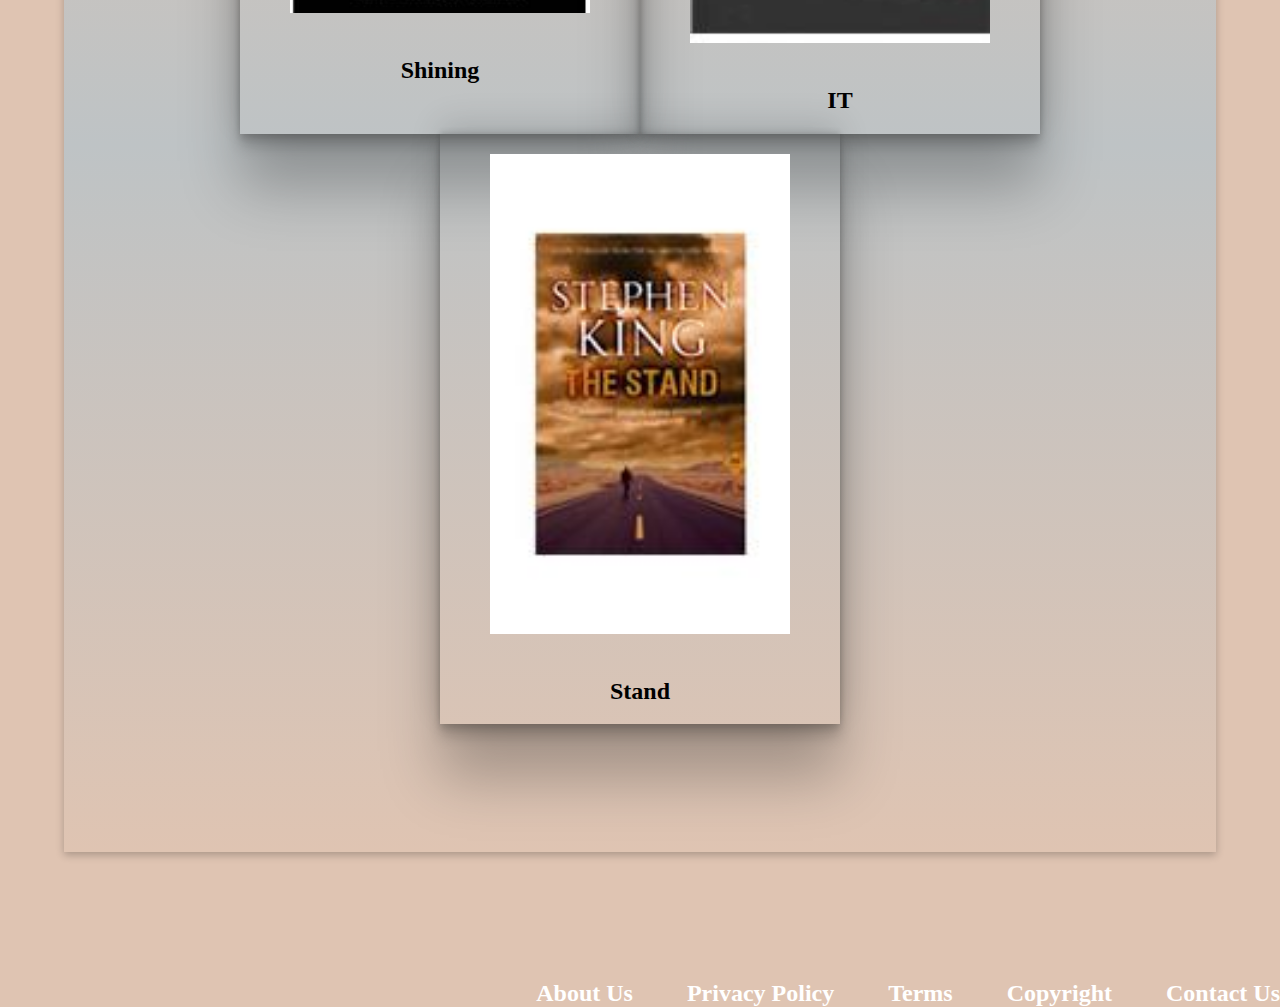
==== commit cdc111d6: "Fix reponsive" ====
--- a/category.html
+++ b/category.html
@@ -11,13 +11,13 @@
 <body>
     <header>
         <div id="nav">
-            <logo>
-                <a href="homepage.html">
+            <div>
+                <a id="logo" href="index.html">
                     <img src="photo/bookstore.png" alt="homepage">
                 </a>
-            </logo>
+            </div>
             <nav>
-                <a href="homepage.html" >Homepage</a>
+                <a href="index.html" >Homepage</a>
                 <a href="category.html" id="active">Art and photography</a>
                 <a href="category.html">Fiction</a>
             </nav>
--- a/style.css
+++ b/style.css
@@ -1,44 +1,47 @@
 /* All page */
 html {
-  width: 100%;
-  box-sizing: border-box;
   scroll-behavior: smooth;
-}
+  overflow-x: hidden;
+}
+
 li {
   list-style: none;
 }
+
 /* Body style */
 body {
+  margin: 0;
+  padding: 0;
   height: auto;
   text-align: center;
   color: black;
   background-color: rgb(223, 196, 178);
 }
+
 /* Link style */
 a {
   color: black;
   text-decoration: none;
 }
-/* All header */
-header {
-  width: 100%;
-}
+
 /* Logo */
-header logo a img {
-  display: flex;
-}
+#logo {
+  display: flex;
+}
+
 /* All navigation */
 nav {
   text-align: right;
 }
-
 nav a {
   margin-left: 50px;
 }
+
 /* Main section */
 main {
   margin: 10% 5% 10% 5%;
 }
+
 /* Footer */
 footer nav a {
   color: white;
@@ -46,10 +49,12 @@
   font-weight: bolder;
   text-shadow: 2px 2px 2px rgba(206, 89, 55, 0);
 }
+
+/* Top navigate design */
 #nav {
   margin: 0 10% 5% 10%;
 }
-/* Top navigate design */
+
 #nav a {
   font-size: 30px;
   border-radius: 50;
@@ -59,25 +64,28 @@
 #nav a:hover {
   color: lightblue;
 }
+
 /* Inditify the active page */
 #active {
   font-weight: bold;
 }
+
 /* Welcome section */
 #welcome {
-  width: 100%;
+  margin: 0;
   background-image: linear-gradient(
     rgb(223, 196, 178),
     rgb(191, 118, 153),
     rgb(223, 196, 178)
   );
-  font-size: 100px;
-  padding: 5% 0 10% 0;
+  font-size: 20vh;
   color: white;
 }
+
 #welcome h1 {
   font-size: 1em;
 }
+
 #welcome em {
   font-size: 0.25em;
 }
@@ -99,12 +107,15 @@
 }
 /* Class book */
 .book {
-  display: inline-flex;
+  display: flex;
+  flex-wrap: wrap;
+  justify-content: center;
 }
 .book a {
   box-shadow: rgba(0, 0, 0, 0.25) 0px 54px 55px,
     rgba(0, 0, 0, 0.12) 0px -12px 30px, rgba(0, 0, 0, 0.12) 0px 4px 6px,
     rgba(0, 0, 0, 0.17) 0px 12px 13px, rgba(0, 0, 0, 0.09) 0px -3px 5px;
+  font-size: medium;
 }
 
 .book img {
@@ -135,8 +146,11 @@
   flex-wrap: wrap;
   padding-left: 5vw;
 }
-#largeImge {
-  flex: 50%;
+#largeImg {
+  flex: 35%;
+}
+#largeImg img {
+  width: 30vw;
 }
 #smallImg {
   text-align: left;
@@ -237,88 +251,97 @@
   align-items: center;
   height: auto;
 }
-
 @media only screen and (max-width: 960px) {
-  header {
+  #logo {
+    display: inline;
+  }
+
+  #nav {
+    display: flex;
+    flex-direction: column;
+  }
+  #nav nav {
+    display: flex;
+    justify-content: center;
     margin: 0;
-  }
+    flex: 100%;
+  }
+  nav {
+    text-align: center;
+  }
+  nav a {
+    margin-left: 0;
+    margin-right: 5%;
+  }
+  .book img {
+    width: 50vmax;
+  }
+  footer {
+    display: flex;
+    justify-content: center;
+  }
+  /* BookImg */
+  .bookImg {
+    display: flex;
+    flex-direction: column;
+    padding-left: 0;
+    justify-content: center;
+  }
+  #largeImge {
+    flex: 100%;
+  }
+  #largeImg img {
+    width: 50vw;
+  }
+  #smallImg {
+    display: flex;
+    justify-content: left;
+    padding-left: 0;
+  }
+
+  #smallImg ul li {
+    display: inline-flex;
+    flex-wrap: wrap;
+    margin-inline-end: 7em;
+  }
+  #smallImg ul li img {
+    width: auto;
+    height: 30vh;
+  }
+
+  .pay {
+    text-align: center;
+    font-size: xx-large;
+    flex: 35%;
+  }
+}
+
+@media only screen and (max-width: 593px) {
   #welcome {
-    width: 100%;
+    margin: 0;
     background-image: linear-gradient(
       rgb(223, 196, 178),
       rgb(191, 118, 153),
       rgb(223, 196, 178)
     );
-    font-size: 80px;
-    padding: 5% 0 10% 0;
+    font-size: 10vh;
     color: white;
   }
 
-  .category {
-    box-shadow: rgba(0, 0, 0, 0.24) 0px 3px 8px;
-    background-image: linear-gradient(
-      rgb(223, 196, 178),
-      rgb(190, 195, 197),
-      rgb(223, 196, 178)
-    );
-  }
-  .category a:hover {
-    color: white;
-    background-image: linear-gradient(
-      rgb(223, 196, 178),
-      rgb(190, 195, 197),
-      rgb(223, 196, 178)
-    );
-  }
-  .book {
-    display: inline;
-  }
-  .book a {
-    box-shadow: none;
-  }
-  .book img {
-    width: 300px;
-    height: auto;
-    margin: 5% 50px 0 50px;
-  }
-  .bookImg {
-    display: block;
-  }
-  #largeImg img {
-    width: 50%;
-  }
-
-  #smallImg ul li {
-    display: inline;
-    text-align: center;
-    width: 0;
-    padding-left: 15%;
-  }
-
-  #smallImg ul li img {
-    width: auto;
-    height: 100px;
-  }
-  .pay #price {
-    text-align: center;
-    color: red;
-  }
-
-  #nav a {
-    font-size: 25px;
-    border-radius: 50;
-    color: whitesmoke;
-  }
-
-  /* Footer */
-  footer nav {
-    display: inline;
-    text-align: center;
-  }
-  footer nav a {
-    color: white;
-    font-size: medium;
-    font-weight: bolder;
-    text-shadow: 2px 2px 2px rgba(206, 89, 55, 0);
-  }
-}
+  #welcome h1 {
+    font-size: 1em;
+  }
+
+  #welcome em {
+    font-size: 0.25em;
+  }
+  #nav nav {
+    display: flex;
+    margin: 0;
+    flex-direction: column;
+  }
+  footer {
+    display: flex;
+    flex-direction: column;
+  }
+}
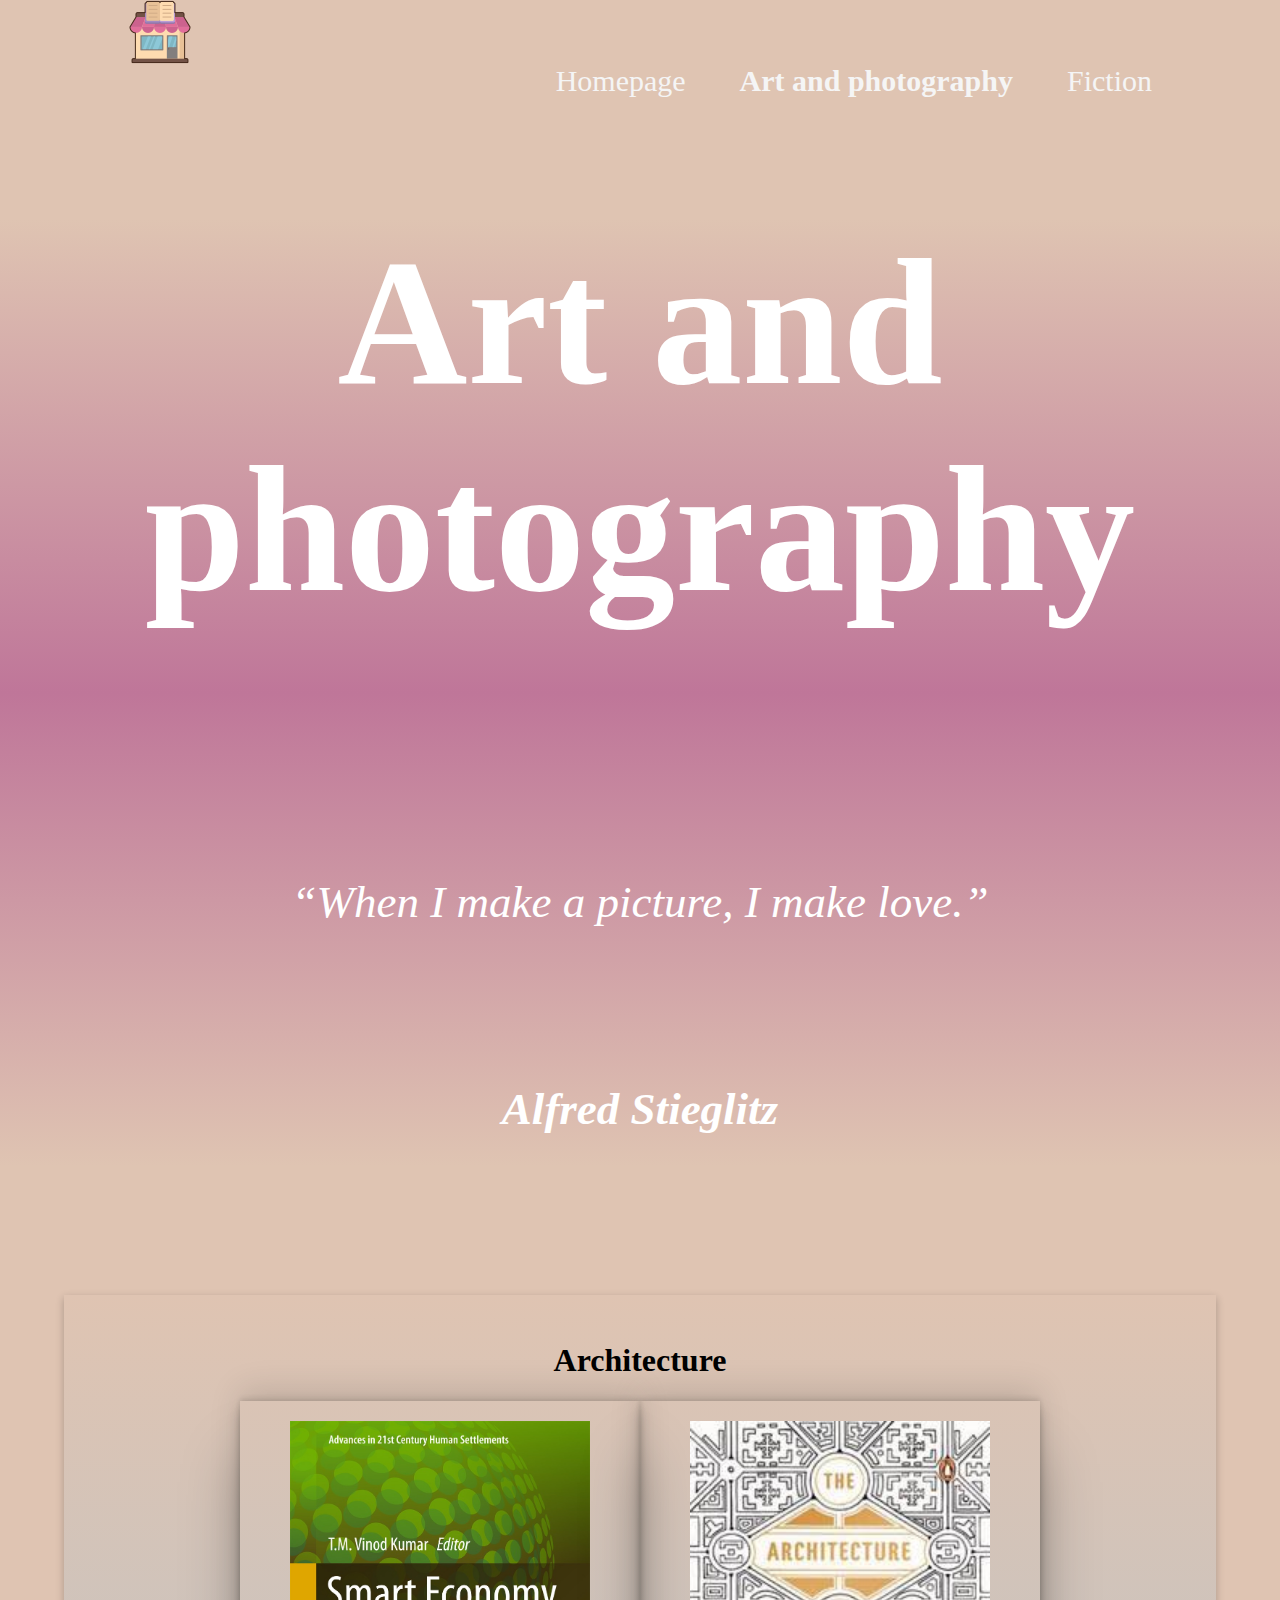
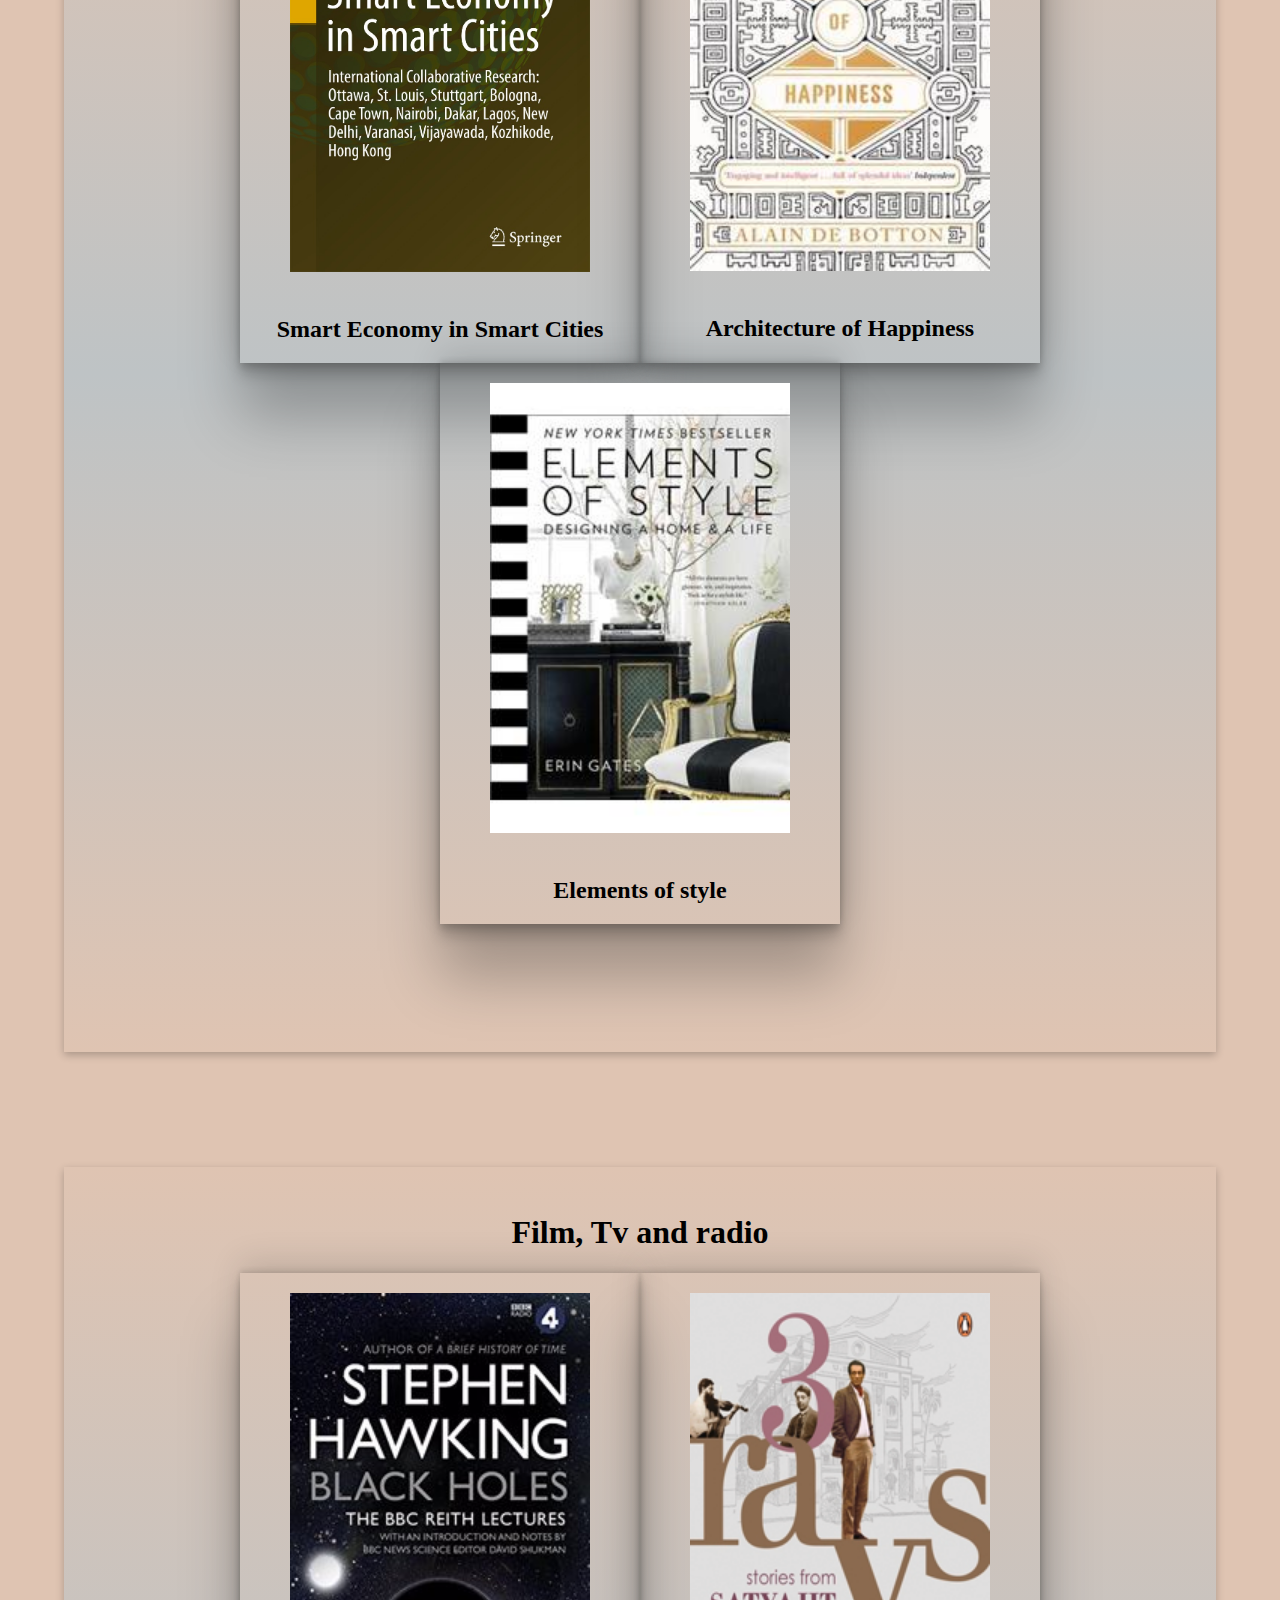
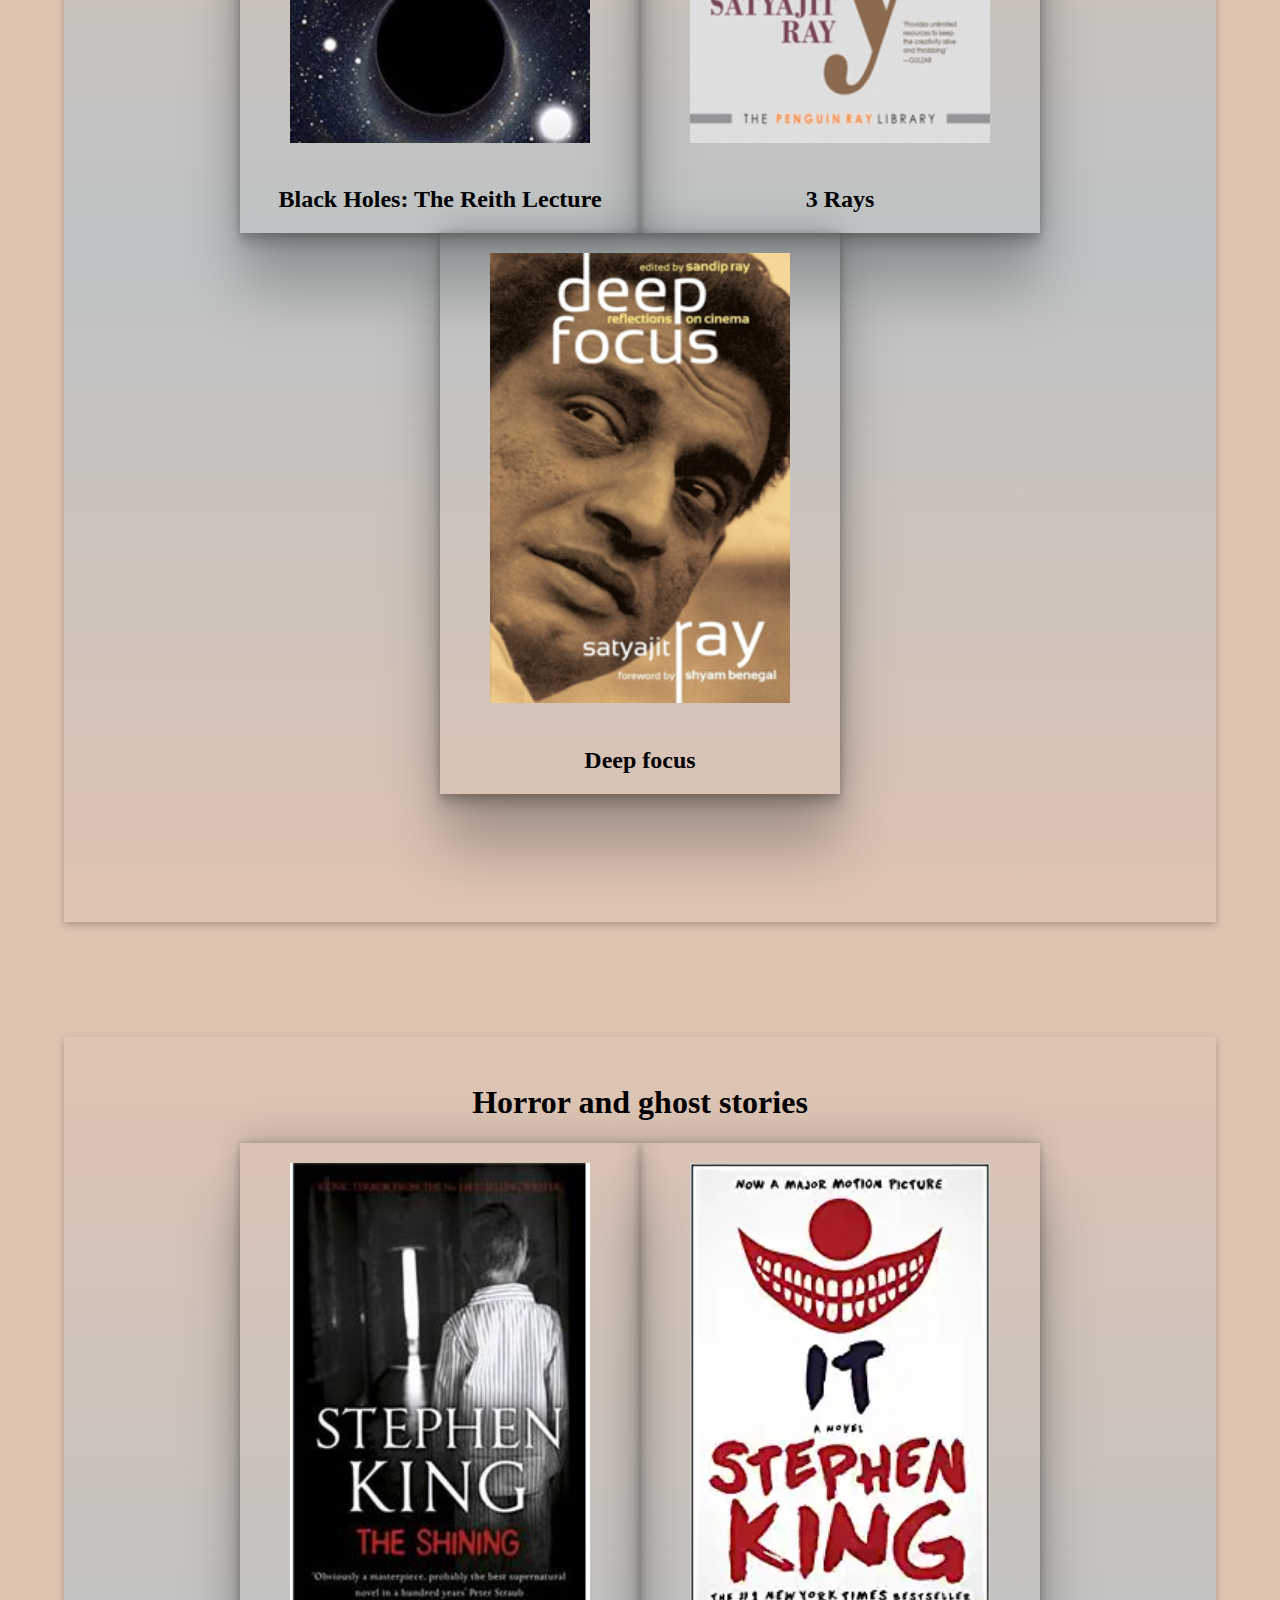
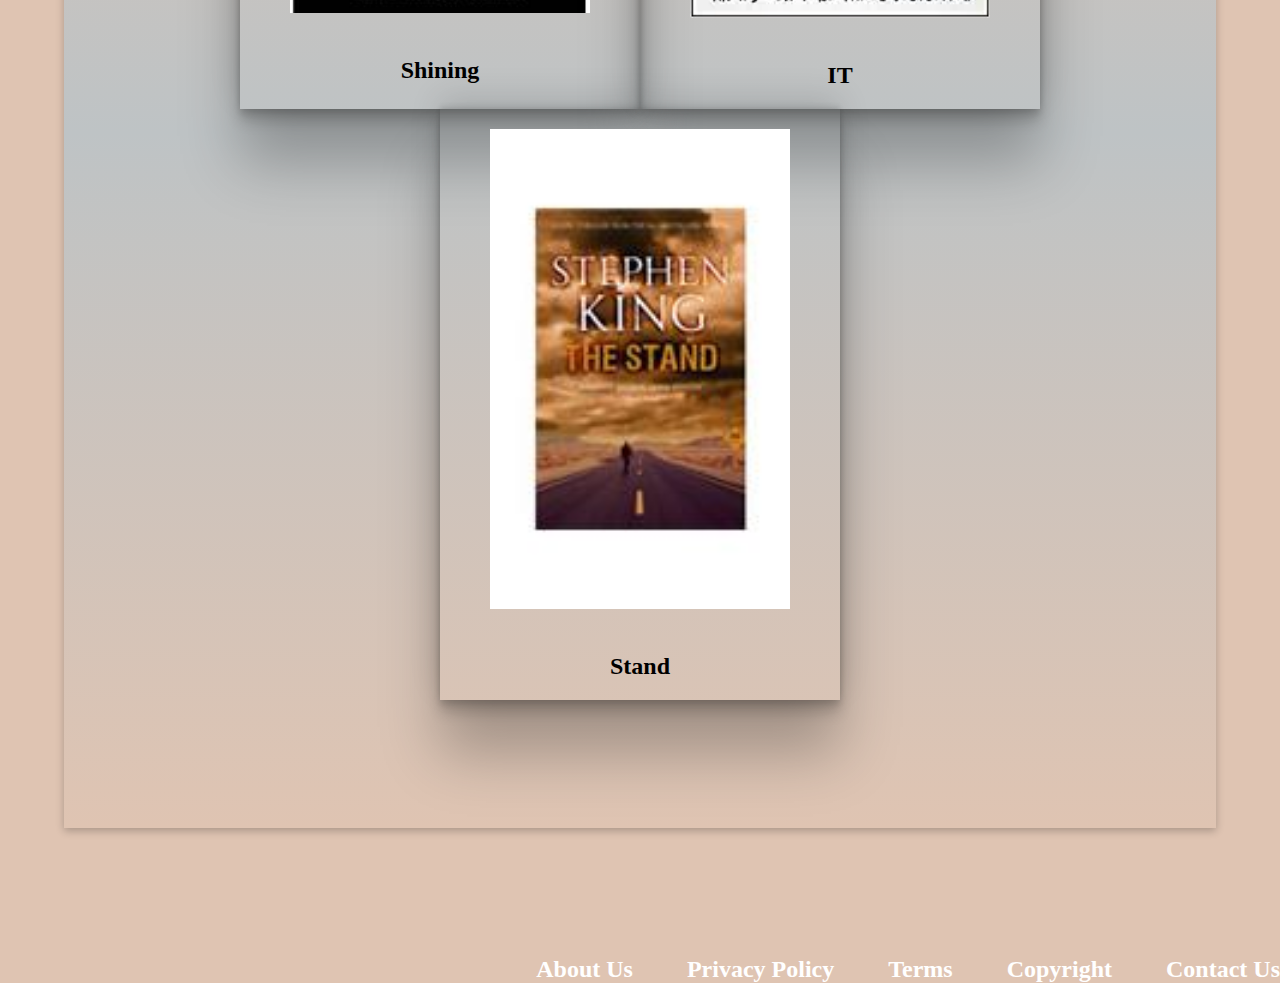
==== commit a2a3a420: "modify the photo folder" ====
--- a/category.html
+++ b/category.html
@@ -35,15 +35,15 @@
             </a>
             <div class="book">
                 <a href="detailBook.html">
-                    <img src="photo/smart/bigSmart.jpg" alt="Smart Economy in Smart Cities">
+                    <img src="photo/bigSmart.jpg" alt="Smart Economy in Smart Cities">
                     <h2>Smart Economy in Smart Cities</h2>
                 </a>
                 <a href="detailBook.html">
-                    <img src="photo/architec/9780241970058.jpg" alt="Architecture of Happiness">
+                    <img src="photo/9780241970058.jpg" alt="Architecture of Happiness">
                     <h2>Architecture of Happiness</h2>
                 </a>
                 <a href="detailBook.html">
-                    <img src="photo/ele/9781476744872.jpg" alt="Elements of style">
+                    <img src="photo/9781476744872.jpg" alt="Elements of style">
                     <h2>Elements of style</h2>
                 </a>
             </div>
@@ -54,11 +54,11 @@
             </a>
             <div class="book">
                 <a href="detailBook.html">
-                    <img src="photo/blackhole/9780857503572.jpg" alt="Black Holes: The Reith Lecture">
+                    <img src="photo/9780857503572.jpg" alt="Black Holes: The Reith Lecture">
                     <h2>Black Holes: The Reith Lecture</h2>
                 </a>
                 <a href="detailBook.html">
-                    <img src="photo/3ray/9780143448983.jpg" alt="3 Rays">
+                    <img src="photo/9780143448983.jpg" alt="3 Rays">
                     <h2>3 Rays</h2>
                 </a>
                 <a href="detailBook.html">
@@ -73,15 +73,15 @@
             </a>
             <div class="book">
                 <a href="detailBook.html">
-                    <img src="photo/shining/9781444720723.jpg" alt="Shining">
+                    <img src="photo/9781444720723.jpg" alt="Shining">
                     <h2>Shining</h2>
                 </a>
                 <a href="detailBook.html">
-                    <img src="photo/it/9781444707861.jpg" alt="IT">
+                    <img src="photo/410lHsidiVL._SY291_BO1,204,203,200_QL40_FMwebp_.png" alt="IT">
                     <h2>IT</h2>
                 </a>
                 <a href="detailBook.html">
-                    <img src="photo/stand/9781444720730.jpg" alt="Stand">
+                    <img src="photo/9781444720730.jpg" alt="Stand">
                     <h2>Stand</h2>
                 </a>
             </div>
--- a/style.css
+++ b/style.css
@@ -3,7 +3,7 @@
   scroll-behavior: smooth;
   overflow-x: hidden;
 }
-
+/* All list */
 li {
   list-style: none;
 }
@@ -101,9 +101,11 @@
   );
   padding: 2vw 0 10vw 0;
 }
+
 .category a:hover {
   color: white;
   background-color: rgb(131, 66, 66);
+
 }
 /* Class book */
 .book {
@@ -111,6 +113,7 @@
   flex-wrap: wrap;
   justify-content: center;
 }
+
 .book a {
   box-shadow: rgba(0, 0, 0, 0.25) 0px 54px 55px,
     rgba(0, 0, 0, 0.12) 0px -12px 30px, rgba(0, 0, 0, 0.12) 0px 4px 6px,
@@ -124,80 +127,99 @@
   margin: 5% 50px 5% 50px;
 }
 
-/* Bookdetail */
+/* BreadCrumb */
 .breadCrumb {
   padding: 10px 16px;
   font-size: x-large;
 }
+
 .breadCrumb li {
   display: inline;
 }
+
 .breadCrumb li + li::before {
   padding: 20px;
   color: rgb(228, 10, 148);
   content: ">";
 }
+
 .breadCrumb li a {
   color: rgb(195, 46, 185);
 }
+
 /* BookImg */
 .bookImg {
   display: flex;
   flex-wrap: wrap;
   padding-left: 5vw;
 }
+
 #largeImg {
   flex: 35%;
 }
+
 #largeImg img {
   width: 30vw;
 }
+
 #smallImg {
   text-align: left;
   flex: 25%;
 }
+
 #smallImg ul li img {
   width: auto;
   height: 200px;
   margin-bottom: 20px;
 }
+
+/* Pay */
 .pay {
   text-align: left;
   font-size: xx-large;
   flex: 35%;
 }
+
 .pay #ifo {
   display: flex;
   flex-wrap: wrap;
   font-size: 1rem;
 }
+
 .pay p + p::before {
   padding: 10px;
   content: "|";
 }
+
 .pay #price {
   color: red;
 }
+
 .pay #button {
   background-color: rgb(65, 24, 24);
   color: white;
   padding: 10px 20px 10px 20px;
   border-radius: 30%;
 }
+
 .pay #button:hover {
   background-color: rgb(169, 143, 194);
 }
+
 .pay #button:active {
   background-color: red;
 }
-/*class bookInfo */
+
+/* bookInfo */
 #bookInfo {
   text-align: left;
   font-size: xx-large;
 }
+
 #bookInfo h2 {
   font-size: 1em;
 }
+
 #bookInfo p {
   font-size: 0.75em;
 }
@@ -206,22 +228,26 @@
 #contact {
   font-size: 5rem;
 }
+
 form {
   text-align: left;
   padding: 0 25% 0 25%;
   display: flex;
   flex-direction: column;
 }
+
 .form-row {
   margin-bottom: 20px;
   text-align: center;
 }
+
 .form-label {
   margin-bottom: 5px;
   font-size: 28px;
   font-weight: bold;
   text-align: left;
 }
+
 .form-field input,
 .form-field select {
   line-height: 50px;
@@ -230,6 +256,7 @@
   border: 1px solid;
   padding: 2px;
 }
+
 .form-field ul {
   display: inline-block;
   width: 100%;
@@ -237,13 +264,16 @@
   text-align: left;
   padding: 0%;
 }
+
 .form-field ul li {
   display: inline-flex;
 }
+
 textarea {
   width: 100%;
   font-size: 18px;
 }
+
 .form-row button {
   border-radius: 50%;
   font-size: 20px;
@@ -251,6 +281,8 @@
   align-items: center;
   height: auto;
 }
+
+/* Reponsive website */
 @media only screen and (max-width: 960px) {
   #logo {
     display: inline;
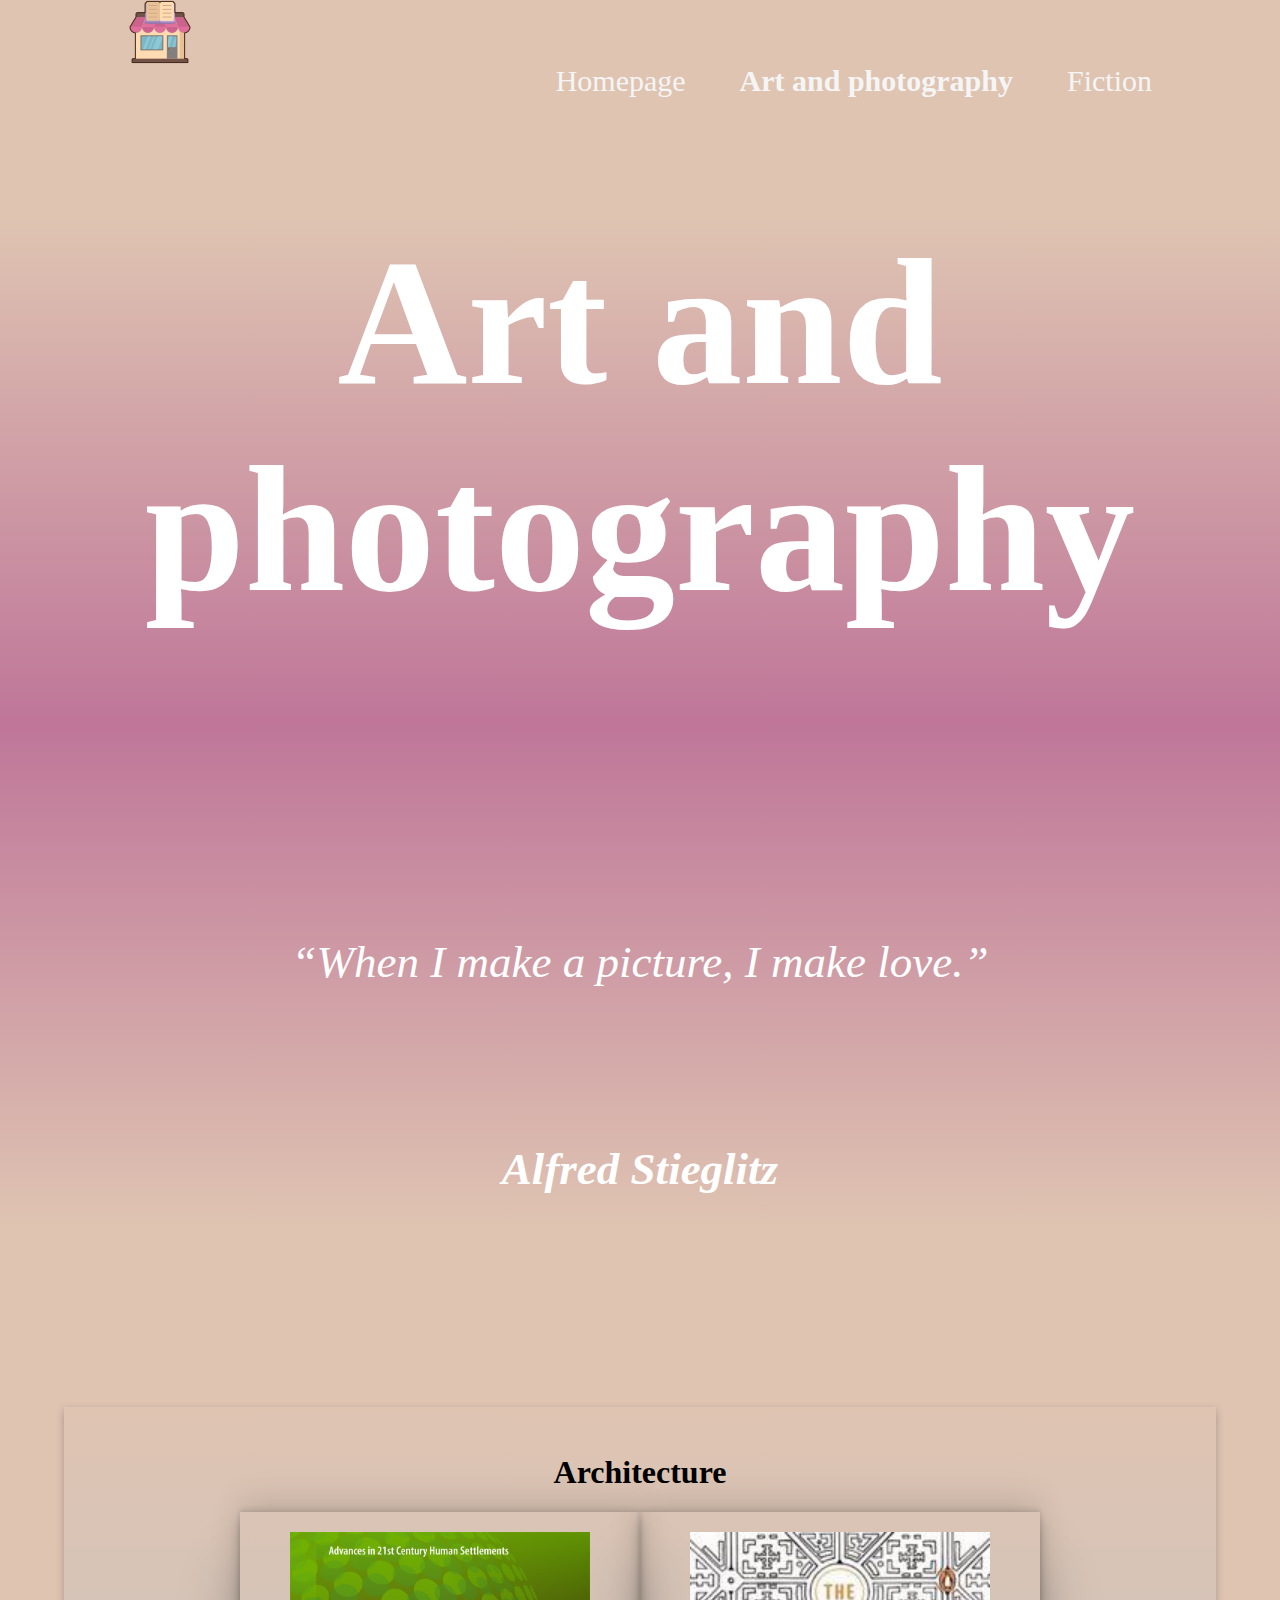
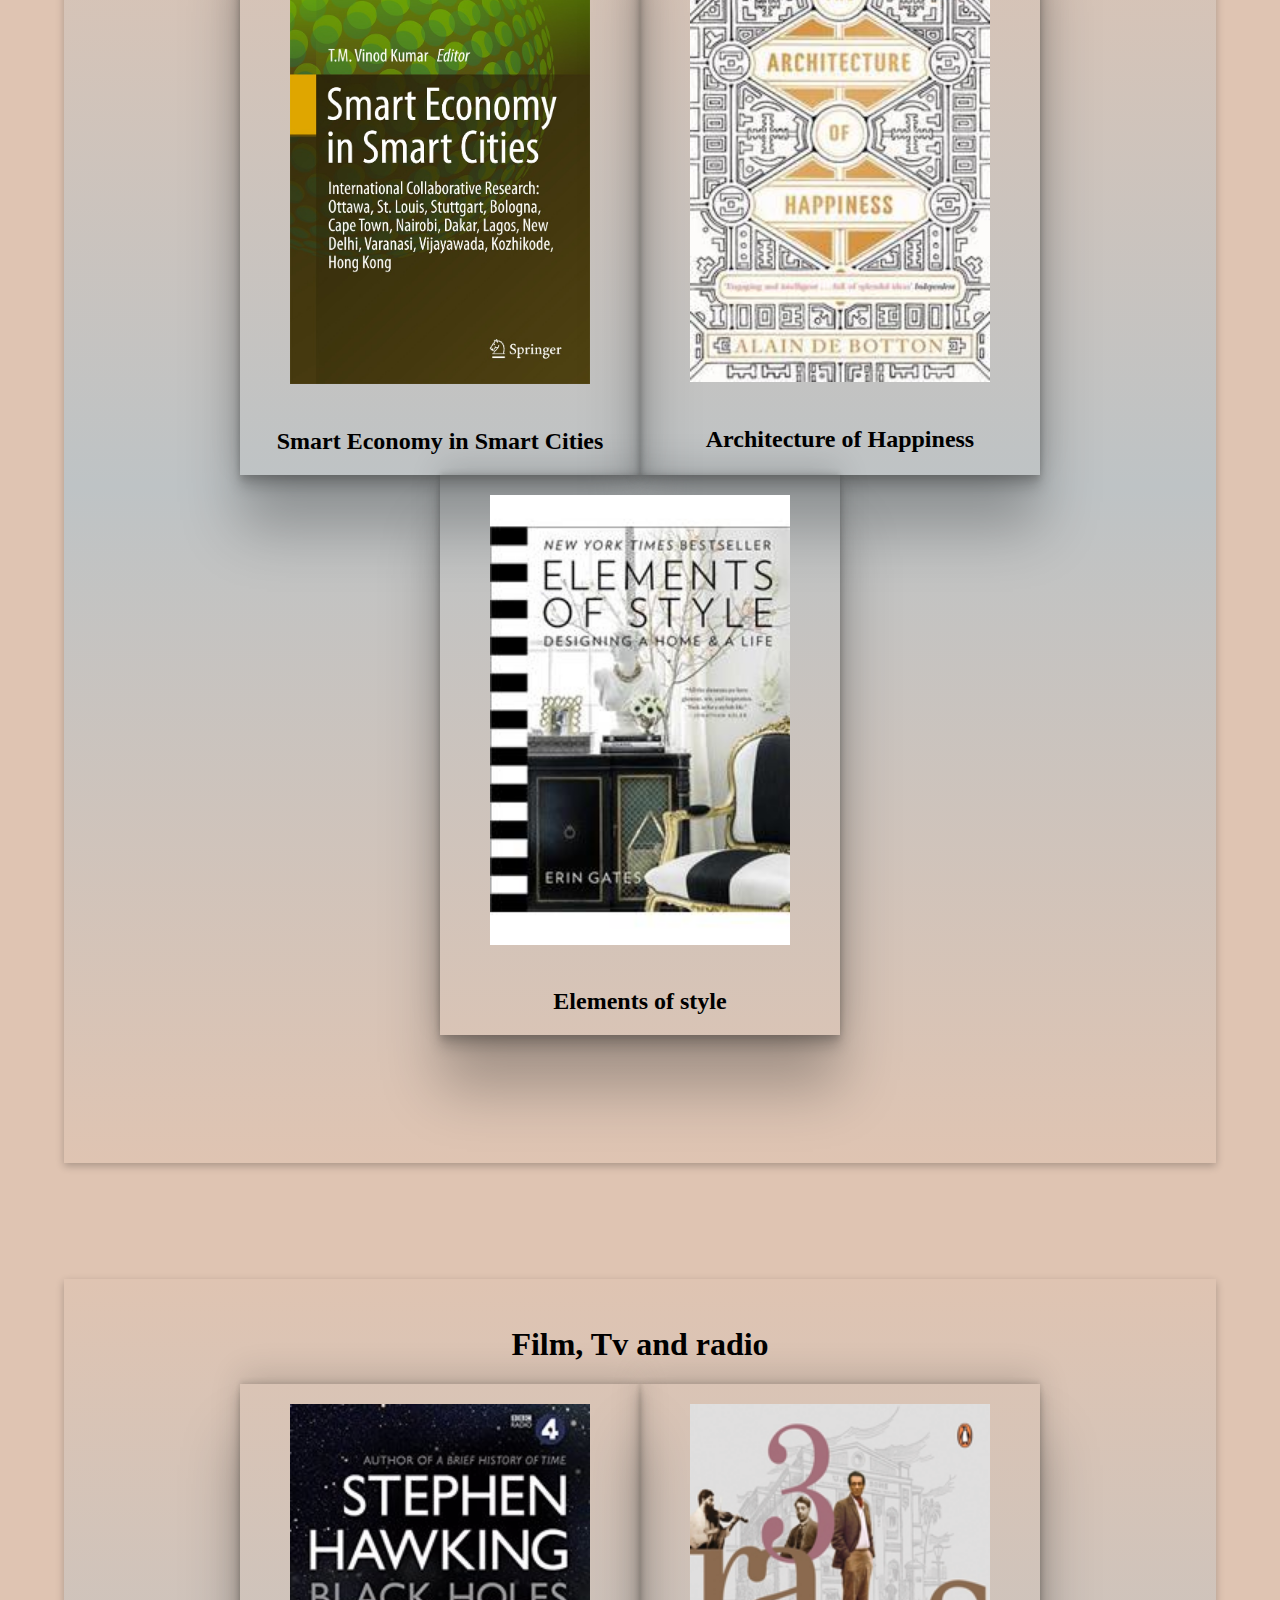
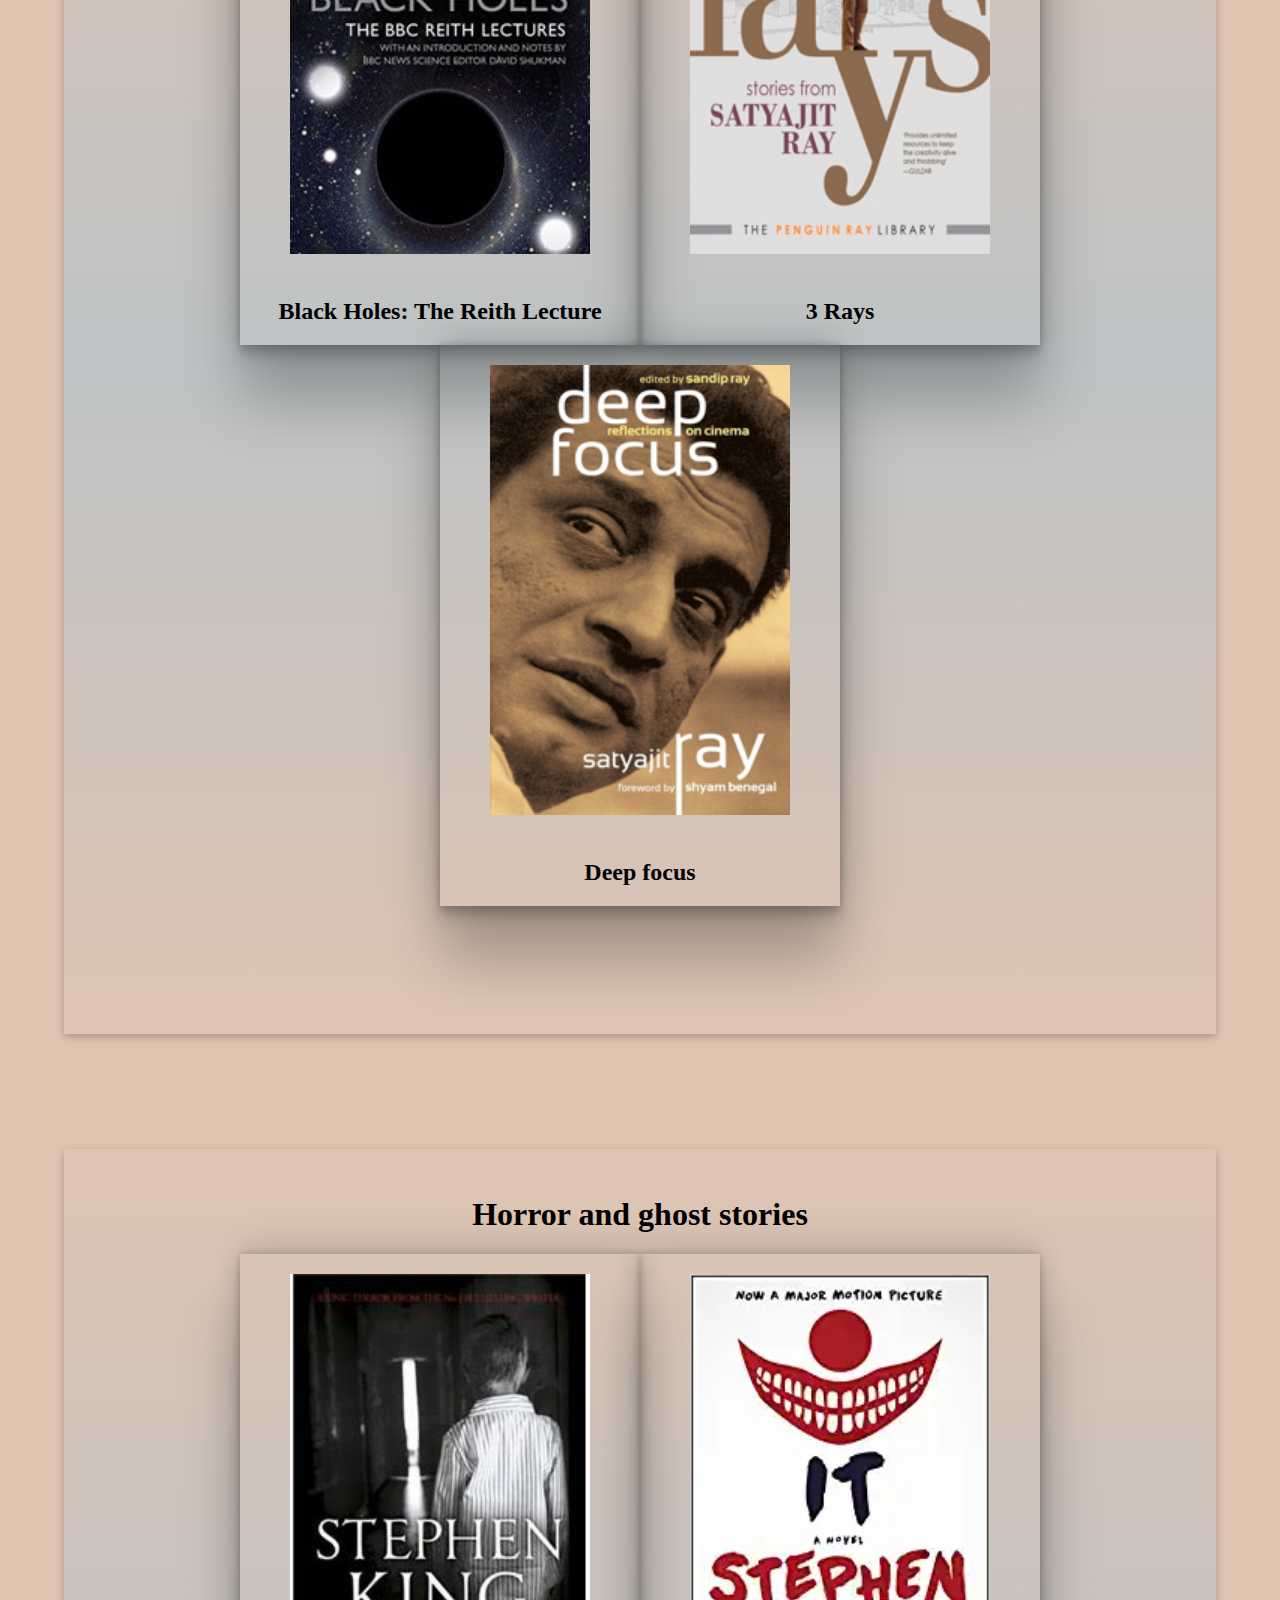
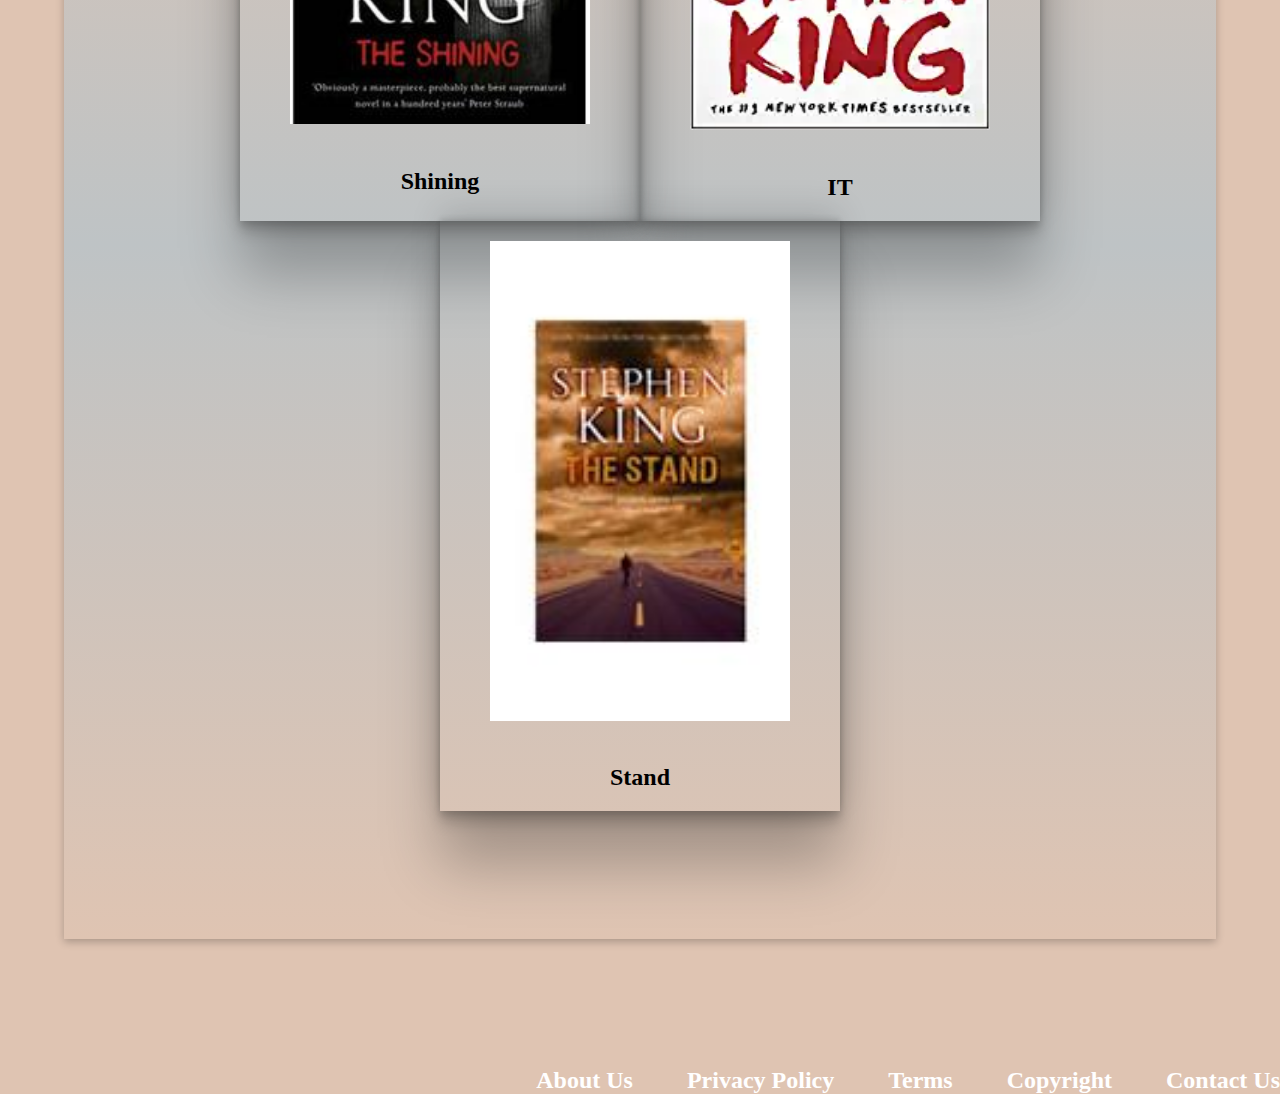
==== commit 91b459c9: "reference" ====
--- a/category.html
+++ b/category.html
@@ -17,15 +17,19 @@
                 </a>
             </div>
             <nav>
-                <a href="index.html" >Homepage</a>
+                <a href="index.html">Homepage</a>
                 <a href="category.html" id="active">Art and photography</a>
                 <a href="category.html">Fiction</a>
             </nav>
         </div>
-        <div id = "welcome">
+        <div id="welcome">
             <h1>Art and photography</h1>
-            <em>“When I make a picture, I make love.”<br>
-                <span style="font-weight: bold;" >Alfred Stieglitz</span></span></em>
+            <blockquote
+                cite="https://www.brainyquote.com/quotes/alfred_stieglitz_537852#:~:text=Alfred%20Stieglitz%20Quotes&text=When%20I%20make%20a%20picture%2C%20I%20make%20love.,-Alfred%20Stieglitz">
+                <em>“When I make a picture, I make love.”<br>
+                    <span style="font-weight: bold;">Alfred Stieglitz</span></span></em>
+            </blockquote>
+
         </div>
     </header>
     <main>
